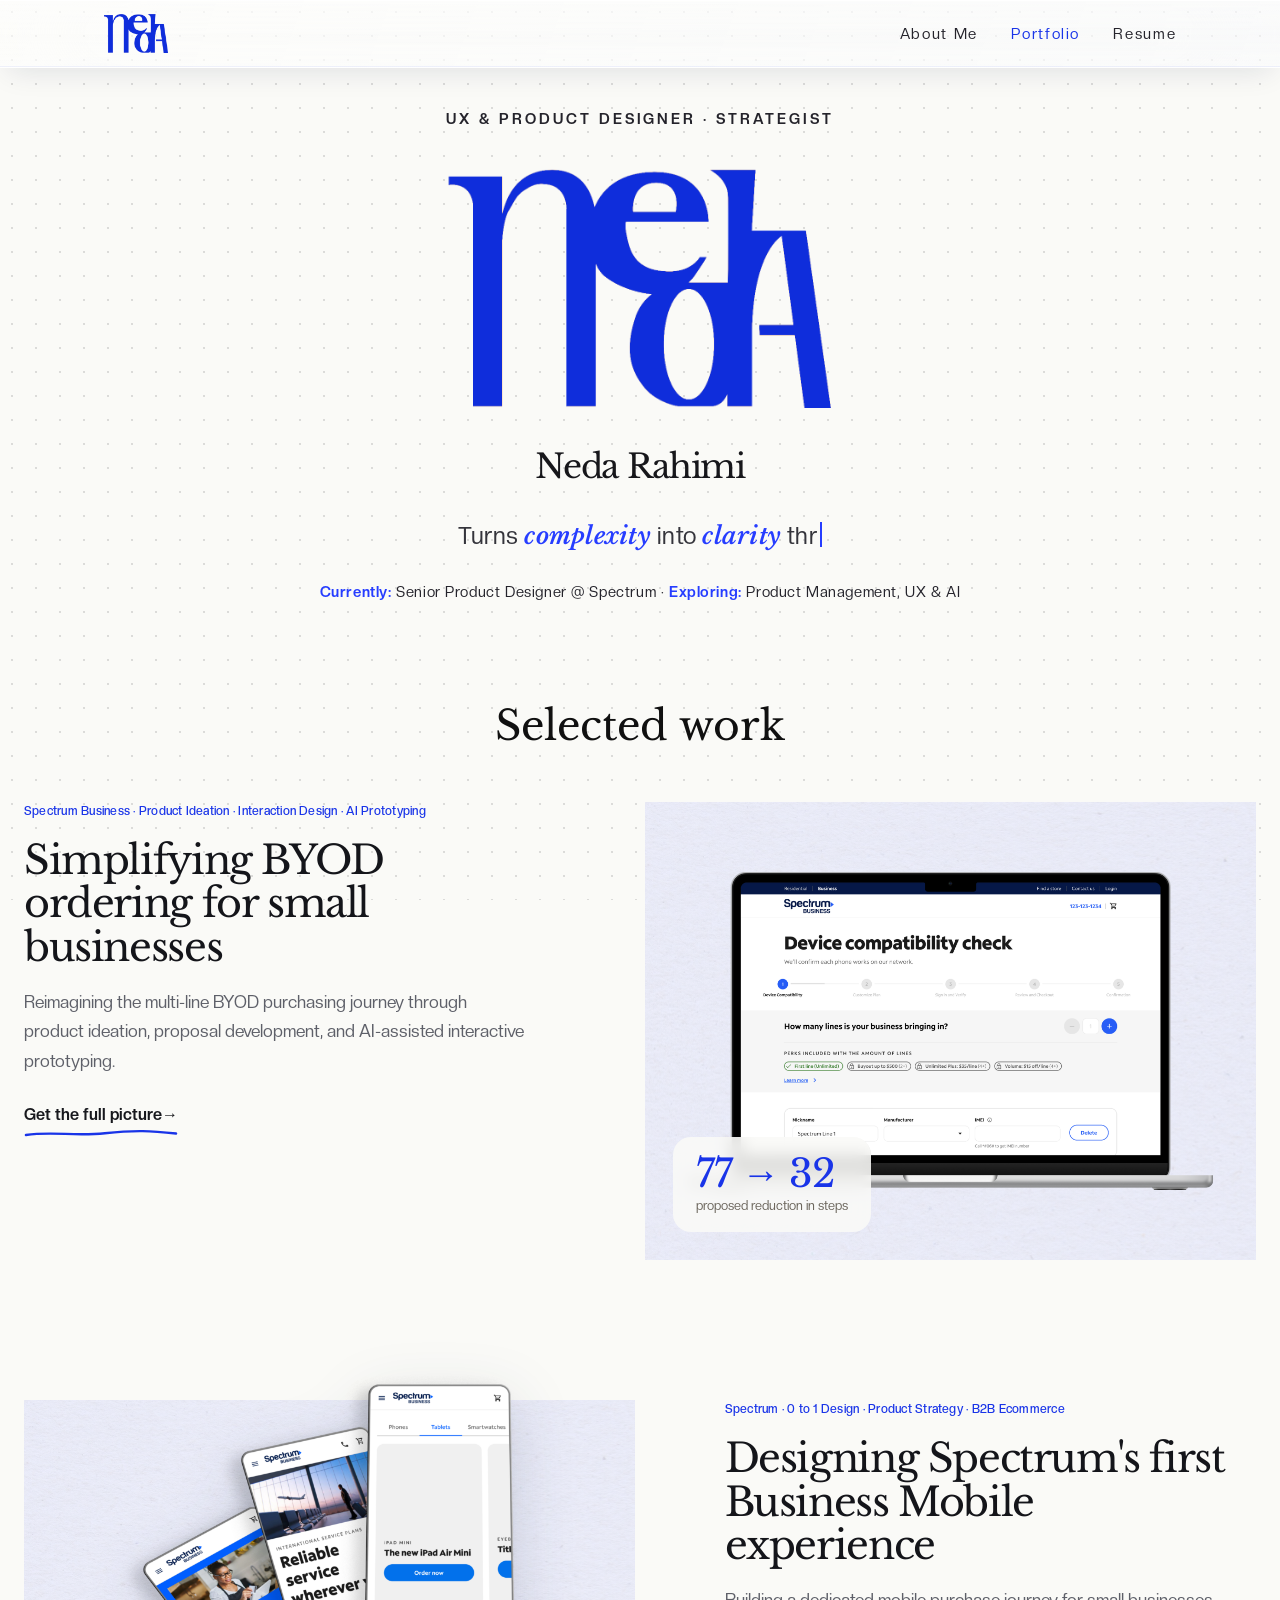
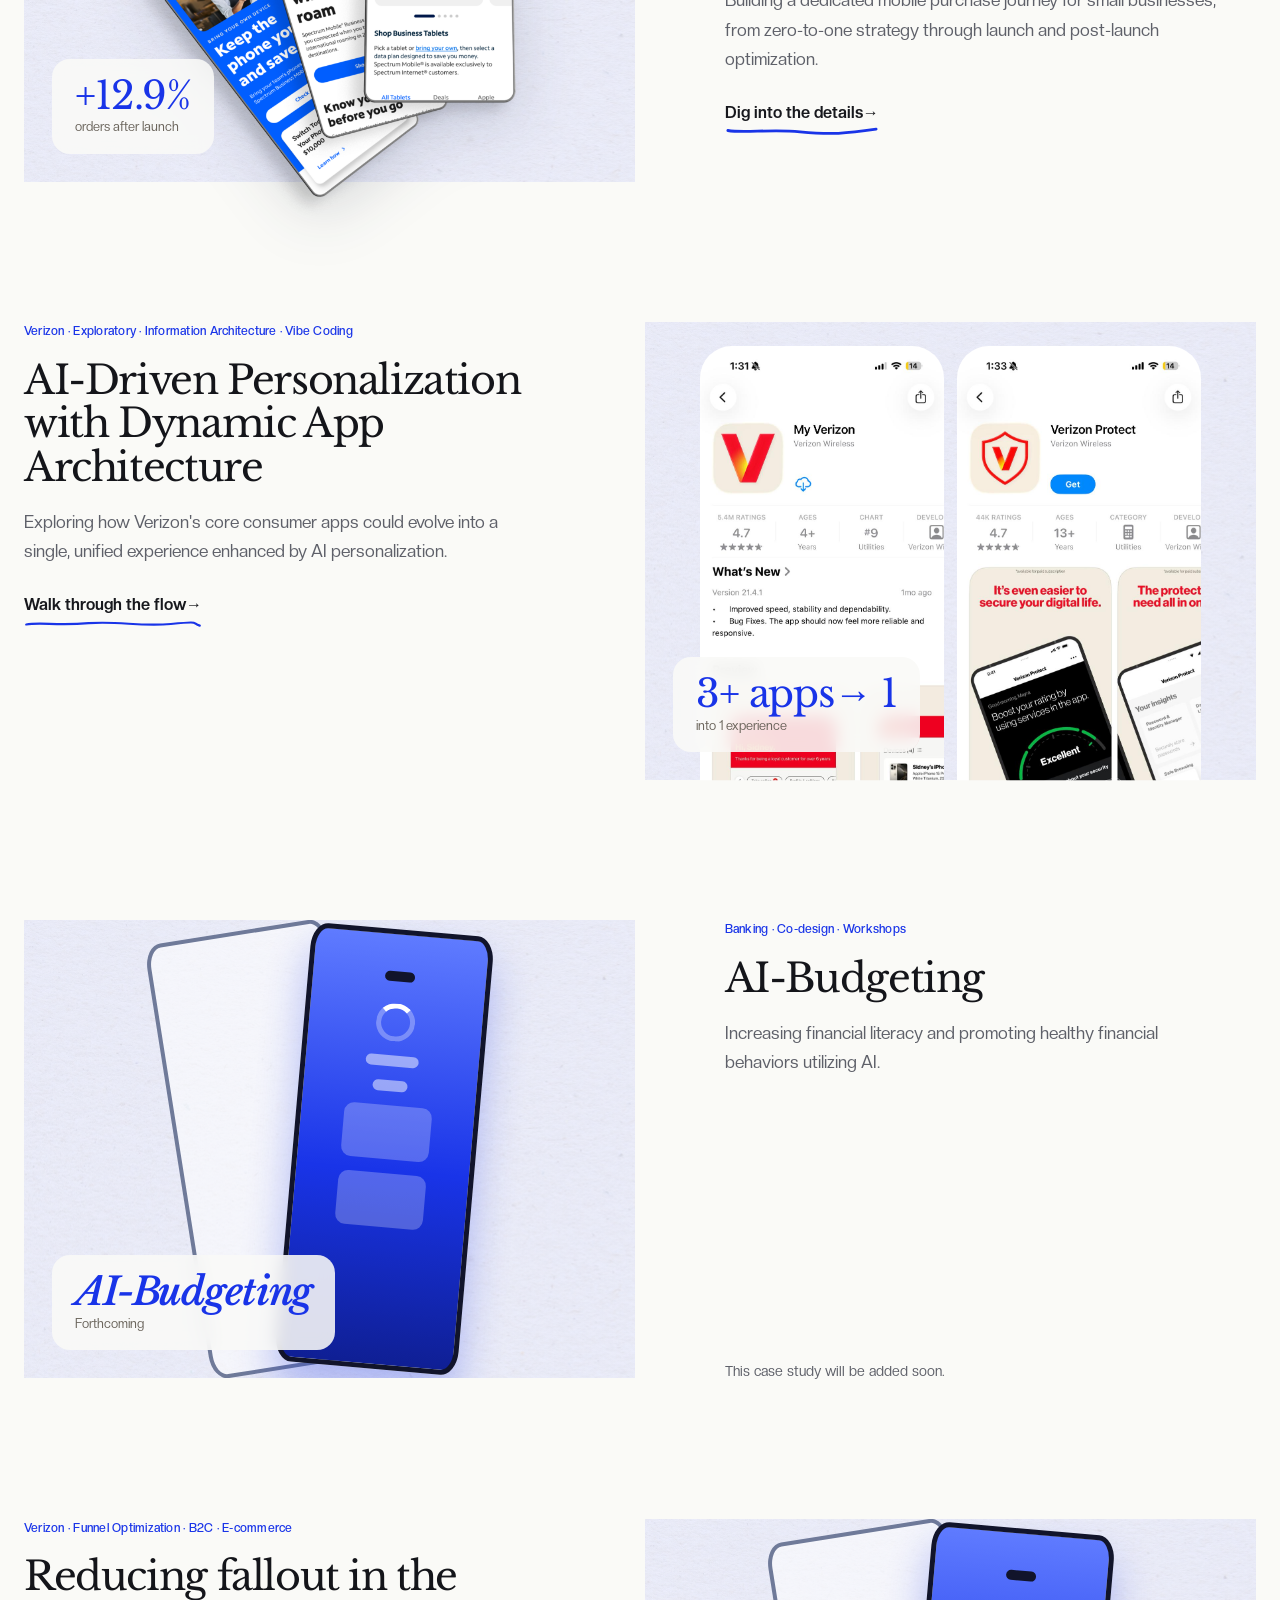
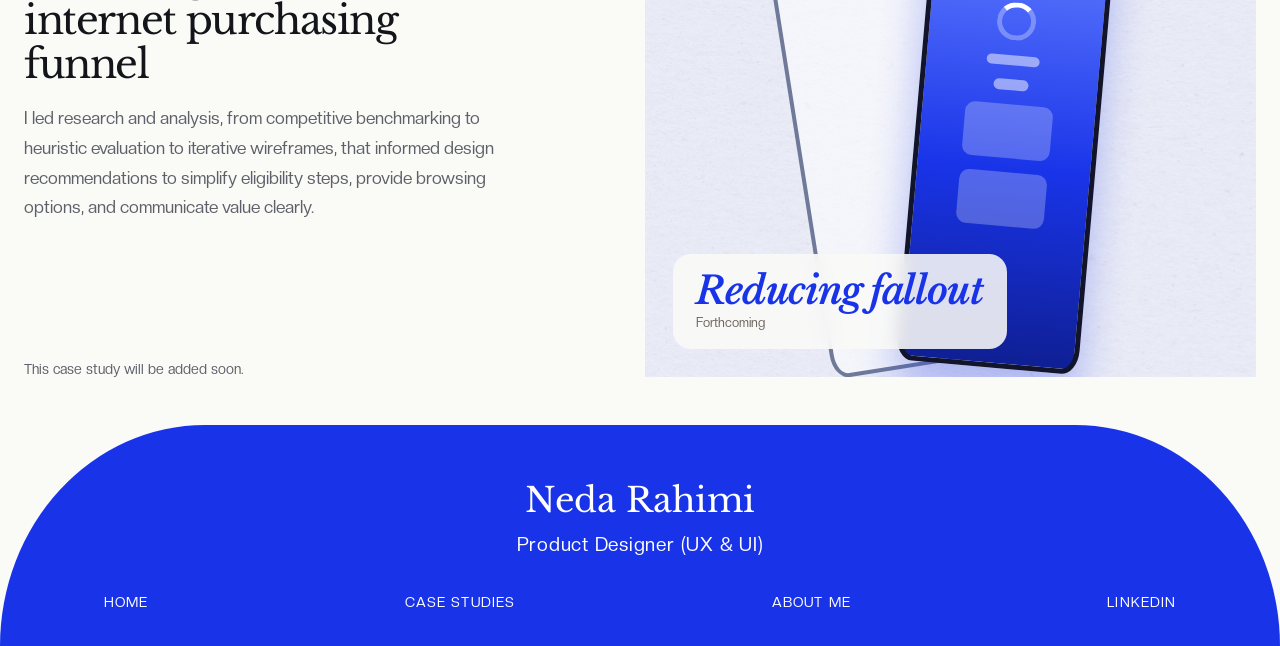
==== index.html @ 0a1e2181 "Home cards: texture on all, Verizon screens layout/hover, BYOD hover, WIP phones back" ====
<!doctype html>
<html lang="en">
  <head>
    <meta charset="utf-8">
    <meta name="viewport" content="width=device-width, initial-scale=1">
    <meta
      name="description"
      content="Neda Rahimi is a Product Designer who turns complexity into clarity through data-driven, accessible design."
    >
    <title>Neda Rahimi | Product Designer</title>
    <link rel="preload" href="assets/neda-wordmark.png" as="image">
    <link rel="icon" type="image/png" href="favicon.png">
    <link rel="apple-touch-icon" href="apple-touch-icon.png">
    <link rel="stylesheet" href="styles.css?v=41">
  </head>
  <body class="home-page">
    <div class="scroll-progress" role="progressbar" aria-label="Page scroll progress" aria-valuemin="0" aria-valuemax="100" aria-valuenow="0">
      <span></span>
    </div>
    <a class="skip-link" href="#main">Skip to content</a>
    <header class="site-header">
      <a class="brand" href="#" aria-label="Neda Rahimi home">
        <img src="assets/neda-wordmark-nav.png" alt="">
      </a>
      <nav class="top-nav" aria-label="Main navigation">
        <a href="about.html">About Me</a>
        <a href="#projects" aria-current="page">Portfolio</a>
        <a href="Rahimi%20Neda%20Resume.pdf" target="_blank" rel="noopener">Resume</a>
      </nav>
    </header>

    <main id="main">
      <section class="hero" id="top" aria-labelledby="intro">
        <div class="hero-content">
          <p class="hero-label">UX &amp; Product Designer · Strategist</p>
          <img
            class="hero-wordmark"
            src="assets/neda-wordmark.png"
            alt=""
            fetchpriority="high"
          >
          <h1 id="intro" class="hero-name">Neda Rahimi</h1>
          <p class="visually-hidden">Turns complexity into clarity through data-driven, accessible designs</p>
          <p class="hero-tagline" aria-hidden="true">
            <span class="tagline-segment" data-copy="Turns "></span><em class="tagline-segment tagline-accent" data-copy="complexity"></em><span class="tagline-segment" data-copy=" into "></span><em class="tagline-segment tagline-accent" data-copy="clarity"></em><span class="tagline-segment" data-copy=" through data-driven, accessible designs"></span><span class="tagline-caret"></span>
          </p>
          <p class="hero-status"><span class="hero-status-key">Currently:</span> Senior Product Designer @ Spectrum · <span class="hero-status-key">Exploring:</span> Product Management, UX &amp; AI</p>
        </div>
      </section>

      <section class="projects" id="projects" aria-labelledby="selected-work-title">
        <h2 class="section-title" id="selected-work-title">Selected work</h2>

        <article class="project-card verizon-funnel byod-card">
          <div class="project-media">
            <div class="project-visual laptop-art" role="group" aria-label="Spectrum BYOD multi-line configuration prototype">
              <div class="project-artwork">
                <img src="assets/byod-laptop.png" alt="Spectrum Business BYOD prototype on a laptop showing the device compatibility check" loading="lazy">
              </div>
              <p class="project-stat stat-bottom" role="img" aria-label="86 to 36 proposed steps for a 4-line order">
                <strong class="stat-value"><span class="count-to" data-to="86">86</span> → <span class="count-to" data-to="36">36</span></strong>
                <span class="stat-label">proposed reduction in steps</span>
              </p>
            </div>
          </div>
          <div class="project-copy">
            <p class="project-tag">Spectrum Business · Product Ideation · Interaction Design · AI Prototyping</p>
            <h3>Simplifying BYOD ordering for small businesses</h3>
            <p class="project-description">Reimagining the multi-line BYOD purchasing journey through product ideation, proposal development, and AI-assisted interactive prototyping.</p>
            <a class="project-cta" href="byod/index.html">Get the full picture</a>
          </div>
        </article>

        <article class="project-card spectrum">
          <div class="project-media">
            <div class="project-visual spectrum-art" role="group" aria-label="Spectrum Business Mobile purchase experience">
              <div class="project-artwork">
                <img src="assets/spectrum-phones.png?v=2" alt="Spectrum Business mobile screens" width="1600" height="1684" decoding="async">
              </div>
              <p class="project-stat stat-top" role="img" aria-label="+13.7% orders after launch">
                <strong class="stat-value" data-count="13.7" data-prefix="+" data-decimals="1"><span class="stat-number">+13.7</span>%</strong>
                <span class="stat-label">orders after launch</span>
              </p>
            </div>
          </div>
          <div class="project-copy">
            <p class="project-tag">Spectrum · 0 to 1 Design · Product Strategy · B2B Ecommerce</p>
            <h3>Designing Spectrum's first Business Mobile experience</h3>
            <p class="project-description">Building a dedicated mobile purchase journey for small businesses, from zero-to-one strategy through launch and post-launch optimization.</p>
            <a class="project-cta" href="spectrum/index.html">Dig into the details</a>
          </div>
        </article>

        <article class="project-card verizon-apps">
          <div class="project-media">
            <div class="project-visual phone-art" role="group" aria-label="Verizon mobile app concept screens">
              <div class="project-artwork">
                <img src="assets/verizon-app-screen-1.png" alt="My Verizon app concept" loading="lazy">
                <img src="assets/verizon-app-screen-2.png" alt="Verizon Protect app concept" loading="lazy">
              </div>
              <p class="project-stat stat-bottom" role="img" aria-label="4+ apps → 1">
                <strong class="stat-value app-stat" data-count="4"><span class="stat-number">4</span><span class="stat-apps">+ apps</span><span class="stat-arrow" aria-hidden="true"> → <span class="count-to" data-to="1">1</span></span></strong>
                <span class="stat-label">into 1 experience</span>
              </p>
            </div>
          </div>
          <div class="project-copy">
            <p class="project-tag">Verizon · Exploratory · Information Architecture · Vibe Coding</p>
            <h3>AI-Driven Personalization with Dynamic App Architecture</h3>
            <p class="project-description">Exploring how Verizon's core consumer apps could evolve into a single, unified experience enhanced by AI personalization.</p>
            <a class="project-cta" href="verizon/index.html">Walk through the flow</a>
          </div>
        </article>

        <article class="project-card banking wip-card">
          <div class="project-media">
            <div class="project-visual wip-art" role="img" aria-label="Work in progress">
              <div class="wip-phone wip-phone-back" aria-hidden="true"></div>
              <div class="wip-phone wip-phone-front" aria-hidden="true">
                <span class="wip-notch"></span><span class="wip-ring"></span><span class="wip-line"></span><span class="wip-line short"></span><span class="wip-block"></span><span class="wip-block"></span>
              </div>
              <p class="project-stat wip-stat"><strong class="stat-value"><em>AI-Budgeting</em></strong><span class="stat-label">Forthcoming</span></p>
            </div>
          </div>
          <div class="project-copy">
            <p class="project-tag">Banking · Co-design · Workshops</p>
            <h3>AI-Budgeting</h3>
            <p class="project-description">Increasing financial literacy and promoting healthy financial behaviors utilizing AI.</p>
            <p class="project-soon">This case study will be added soon.</p>
          </div>
        </article>

        <article class="project-card verizon-funnel wip-card">
          <div class="project-media">
            <div class="project-visual wip-art" role="img" aria-label="Work in progress">
              <div class="wip-phone wip-phone-back" aria-hidden="true"></div>
              <div class="wip-phone wip-phone-front" aria-hidden="true">
                <span class="wip-notch"></span><span class="wip-ring"></span><span class="wip-line"></span><span class="wip-line short"></span><span class="wip-block"></span><span class="wip-block"></span>
              </div>
              <p class="project-stat wip-stat"><strong class="stat-value"><em>Reducing fallout</em></strong><span class="stat-label">Forthcoming</span></p>
            </div>
          </div>
          <div class="project-copy">
            <p class="project-tag">Verizon · Funnel Optimization · B2C · E-commerce</p>
            <h3>Reducing fallout in the internet purchasing funnel</h3>
            <p class="project-description">I led research and analysis, from competitive benchmarking to heuristic evaluation to iterative wireframes, that informed design recommendations to simplify eligibility steps, provide browsing options, and communicate value clearly.</p>
            <p class="project-soon">This case study will be added soon.</p>
          </div>
        </article>
      </section>

    </main>

    <footer class="site-footer">
      <a class="footer-name" href="index.html#top">Neda Rahimi</a>
      <p>Product Designer (UX &amp; UI)</p>
      <nav class="footer-nav" aria-label="Footer navigation">
        <a href="index.html#top">Home</a>
        <a href="index.html#projects">Case studies</a>
        <a href="about.html">About me</a>
        <a href="https://www.linkedin.com/in/nedarahimi9/" target="_blank" rel="noreferrer">LinkedIn</a>
      </nav>
    </footer>

    <script src="scroll-progress.js" defer></script>
    <script src="home.js?v=5" defer></script>
    <script src="project-cards.js" defer></script>
    <script src="cursor.js" defer></script>
    <script src="fade-in.js?v=4" defer></script>
  </body>
</html>
---- styles.css ----
@font-face { font-family: "Libre Baskerville"; src: url("assets/fonts/LibreBaskerville-Regular.ttf") format("truetype"); font-weight: 400; font-style: normal; font-display: swap; }
@font-face { font-family: "Libre Baskerville"; src: url("assets/fonts/LibreBaskerville-Bold.ttf") format("truetype"); font-weight: 700; font-style: normal; font-display: swap; }
@font-face { font-family: "Libre Baskerville"; src: url("assets/fonts/LibreBaskerville-SemiBoldItalic.ttf") format("truetype"); font-weight: 400; font-style: italic; font-display: swap; }
@font-face { font-family: "Libre Baskerville"; src: url("assets/fonts/LibreBaskerville-SemiBoldItalic.ttf") format("truetype"); font-weight: 700; font-style: italic; font-display: swap; }
@font-face { font-family: "Creato Display"; src: url("assets/fonts/CreatoDisplay-Light.otf") format("opentype"); font-weight: 300; font-style: normal; font-display: swap; }
@font-face { font-family: "Creato Display"; src: url("assets/fonts/CreatoDisplay-Regular.otf") format("opentype"); font-weight: 400; font-style: normal; font-display: swap; }
@font-face { font-family: "Creato Display"; src: url("assets/fonts/CreatoDisplay-MediumItalic.otf") format("opentype"); font-weight: 400; font-style: italic; font-display: swap; }
@font-face { font-family: "Creato Display"; src: url("assets/fonts/CreatoDisplay-Medium.otf") format("opentype"); font-weight: 500; font-style: normal; font-display: swap; }
@font-face { font-family: "Creato Display"; src: url("assets/fonts/CreatoDisplay-Bold.otf") format("opentype"); font-weight: 700; font-style: normal; font-display: swap; }
@font-face { font-family: "Creato Display"; src: url("assets/fonts/CreatoDisplay-MediumItalic.otf") format("opentype"); font-weight: 700; font-style: italic; font-display: swap; }
@font-face { font-family: "Creato Display"; src: url("assets/fonts/CreatoDisplay-ExtraBold.otf") format("opentype"); font-weight: 800; font-style: normal; font-display: swap; }

:root {
  color-scheme: light;
  --blue: #1934e8;
  --blue-hover: #304cf0;
  --lavender: #e8eafd;
  --lavender-line: #7484f4;
  --ink: #101010;
  --muted: #65636a;
  --page-width: 1512px;
  font-family: "Creato Display", sans-serif;
  font-synthesis: none;
  text-rendering: optimizeLegibility;
}

* {
  box-sizing: border-box;
}

html {
  scroll-behavior: smooth;
}

body {
  margin: 0;
  background: #fff;
  color: var(--ink);
}

.scroll-progress {
  position: fixed;
  z-index: 20;
  top: 0;
  left: 0;
  width: 100%;
  height: 3px;
  pointer-events: none;
}

.scroll-progress span {
  display: block;
  width: 0;
  height: 100%;
  background: var(--blue);
}

a {
  color: inherit;
}

.skip-link {
  position: absolute;
  z-index: 20;
  top: 0.75rem;
  left: 1rem;
  padding: 0.7rem 1rem;
  transform: translateY(-180%);
  border-radius: 0.5rem;
  background: #fff;
  color: var(--blue);
}

.skip-link:focus {
  transform: translateY(0);
}

.visually-hidden {
  position: absolute;
  width: 1px;
  height: 1px;
  padding: 0;
  overflow: hidden;
  clip: rect(0, 0, 0, 0);
  white-space: nowrap;
  border: 0;
}

.site-header {
  position: sticky;
  z-index: 10;
  top: 0;
  display: flex;
  width: 100%;
  height: 68px;
  align-items: center;
  justify-content: space-between;
  padding: 0 max(8.1vw, calc((100vw - var(--page-width)) / 2));
  border-bottom: 1px solid rgb(25 52 232 / 12%);
  background: linear-gradient(110deg, rgb(255 255 255 / 82%), rgb(245 247 255 / 72%));
  box-shadow: 0 8px 28px rgb(16 24 64 / 8%);
  -webkit-backdrop-filter: blur(18px) saturate(150%);
  backdrop-filter: blur(18px) saturate(150%);
}

.brand {
  display: block;
  width: 64px;
  height: 44px;
  overflow: hidden;
}

.brand img {
  display: block;
  width: 100%;
  height: 100%;
  object-fit: cover;
  object-position: center;
}

.top-nav {
  display: flex;
  align-items: center;
  gap: clamp(2.5rem, 6vw, 7.5rem);
}

.top-nav a {
  color: #24232b;
  font-size: 15px;
  letter-spacing: 0.11em;
  text-decoration: none;
  transition: color 160ms ease;
}

.top-nav a:hover,
.top-nav a[aria-current="page"] {
  color: var(--blue);
}

.top-nav a:hover,
.footer-nav a:hover {
  text-decoration: underline;
  text-underline-offset: 0.3em;
}

.hero {
  display: flex;
  min-height: 640px;
  flex-direction: column;
  align-items: center;
  justify-content: center;
  padding: 58px 24px 104px;
  text-align: center;
}

.hero-wordmark {
  display: block;
  width: min(66vw, 780px);
  height: auto;
  margin: 0 auto 34px;
}

.hero h1 {
  max-width: 800px;
  margin: 0;
  color: #656168;
  font-size: clamp(19px, 2vw, 28px);
  font-weight: 400;
  letter-spacing: 0.025em;
  line-height: 1.45;
}

.complexity-word,
.clarity-word {
  display: inline;
}

body.motion-ready .clarity-word {
  filter: blur(5px);
  opacity: 0.35;
  transition: filter 280ms ease, opacity 280ms ease;
}

body.motion-ready .clarity-word.is-landed {
  filter: blur(0);
  opacity: 1;
}

.projects {
  padding: 0 24px;
}

.section-title {
  margin: 0 auto 52px;
  color: var(--ink);
  font-family: "Libre Baskerville", Georgia, serif;
  font-size: clamp(31px, 3.2vw, 46px);
  font-weight: 400;
  line-height: 1.2;
  text-align: center;
}

.project-card {
  display: grid;
  width: min(100%, var(--page-width));
  min-height: 470px;
  grid-template-columns: minmax(0, 0.95fr) minmax(0, 1.05fr);
  align-items: center;
  gap: clamp(36px, 5vw, 82px);
  margin: 0 auto 92px;
  padding: clamp(38px, 4.2vw, 62px);
  overflow: hidden;
  border-radius: clamp(30px, 4vw, 52px);
  background: var(--lavender);
}

.project-card:last-child {
  margin-bottom: 0;
}

.project-copy {
  min-width: 0;
}

.eyebrow {
  margin: 0 0 12px;
  color: var(--muted);
  font-size: 15px;
  letter-spacing: 0.035em;
  text-transform: uppercase;
}

.project-copy h3 {
  margin: 0 0 15px;
  font-family: "Libre Baskerville", Georgia, serif;
  font-size: clamp(28px, 2.4vw, 39px);
  font-weight: 400;
  line-height: 1.24;
}

.project-description {
  margin: 0;
  font-size: clamp(16px, 1.4vw, 19px);
  letter-spacing: 0.02em;
  line-height: 1.78;
}

.tags {
  display: flex;
  flex-wrap: wrap;
  gap: 12px 18px;
  margin: 17px 0 24px;
  padding: 0;
  list-style: none;
}

.tags li {
  padding: 7px 12px 6px;
  border: 1px solid var(--lavender-line);
  border-radius: 999px;
  color: var(--blue);
  font-size: 13px;
  letter-spacing: 0.12em;
  line-height: 1.2;
  text-transform: uppercase;
  white-space: nowrap;
}

.metrics {
  display: flex;
  min-height: 106px;
  align-items: flex-start;
  gap: 34px;
  padding-top: 21px;
  border-top: 1px solid var(--lavender-line);
}

.metric {
  display: flex;
  flex-direction: column;
  gap: 4px;
  margin: 0;
}

.metric strong {
  font-family: "Libre Baskerville", Georgia, serif;
  font-size: 32px;
  font-weight: 400;
  line-height: 1.15;
}

.metric span {
  color: var(--muted);
  font-size: 14px;
  letter-spacing: 0.035em;
  text-transform: uppercase;
}

.project-actions {
  display: flex;
  flex-wrap: wrap;
  gap: 16px;
  margin-top: 14px;
}

.button {
  display: inline-flex;
  min-width: 180px;
  min-height: 50px;
  align-items: center;
  justify-content: center;
  padding: 11px 20px;
  border: 2px solid var(--blue);
  border-radius: 999px;
  font-size: 14px;
  font-weight: 650;
  letter-spacing: 0.1em;
  text-align: center;
  text-decoration: none;
  text-transform: uppercase;
  transition: background-color 160ms ease, color 160ms ease, transform 160ms ease;
}

.button:hover {
  transform: translateY(-2px);
}

.button-primary {
  background: var(--blue);
  color: #fff;
}

.button-primary:hover {
  background: var(--blue-hover);
}

.button-secondary {
  background: transparent;
  color: var(--blue);
}

.button-secondary:hover {
  background: #fff;
}

.project-art {
  display: flex;
  min-width: 0;
  min-height: 345px;
  align-items: center;
  justify-content: center;
}

.project-art img {
  display: block;
  max-width: 100%;
  height: auto;
  object-fit: contain;
}

.spectrum-art {
  min-height: 390px;
  align-items: flex-end;
  gap: 16px;
}

.spectrum-art img {
  width: calc(50% - 8px);
  max-height: 390px;
}

.phone-art {
  gap: 18px;
}

.phone-art img {
  width: calc(50% - 9px);
  max-height: 415px;
  object-fit: contain;
}

.laptop-art img {
  width: 100%;
  max-height: 390px;
}

.banking-art img {
  width: min(100%, 350px);
  max-height: 440px;
}

.site-footer {
  margin-top: 96px;
  padding: 54px max(8.1vw, calc((100vw - var(--page-width)) / 2)) 36px;
  width: 100%;
  border-radius: min(240px, 16vw) min(240px, 16vw) 0 0 / 100% 100% 0 0;
  background: var(--blue);
  color: #fff;
  text-align: center;
}

.about-section {
  width: min(100% - 48px, var(--page-width));
  margin: 0 auto;
  padding: 18px 0 24px;
}

.about-heading {
  margin: 0 0 48px;
  text-align: center;
}

.about-heading .eyebrow {
  margin-bottom: 10px;
}

.about-heading .section-title {
  margin-bottom: 0;
}

.about-intro {
  display: grid;
  grid-template-columns: minmax(230px, 0.72fr) minmax(0, 1.28fr);
  align-items: center;
  gap: clamp(32px, 7vw, 110px);
  max-width: 1100px;
  margin: 0 auto 60px;
}

.about-portrait {
  display: block;
  width: min(100%, 360px);
  max-height: 430px;
  justify-self: center;
  border-radius: 2px;
  object-fit: cover;
  cursor: zoom-in;
}

.about-copy h3,
.process-copy h3 {
  margin: 0 0 16px;
  font-family: "Libre Baskerville", Georgia, serif;
  font-size: clamp(32px, 4vw, 48px);
  font-weight: 400;
}

.about-copy p,
.process-copy p {
  margin: 0 0 17px;
  font-size: clamp(16px, 1.5vw, 19px);
  letter-spacing: 0.015em;
  line-height: 1.8;
}

.text-link {
  display: inline-flex;
  gap: 8px;
  margin-top: 6px;
  color: var(--blue);
  font-size: 15px;
  font-weight: 600;
  text-underline-offset: 0.3em;
}

.photo-grid {
  display: grid;
  grid-template-columns: repeat(4, minmax(0, 1fr));
  grid-auto-rows: 160px;
  gap: 14px;
  margin: 0 0 92px;
}

.photo-tile {
  min-width: 0;
  min-height: 0;
  padding: 0;
  overflow: hidden;
  border: 0;
  background: #f0eff3;
  cursor: zoom-in;
}

.photo-tile img {
  display: block;
  width: 100%;
  height: 100%;
  object-fit: cover;
  transition: transform 250ms ease;
}

.photo-tile:hover img {
  transform: scale(1.04);
}

.photo-tall {
  grid-row: span 2;
}

.photo-wide {
  grid-column: span 2;
}

.process-block {
  display: grid;
  grid-template-columns: minmax(0, 0.9fr) minmax(0, 1.1fr);
  align-items: center;
  gap: clamp(32px, 6vw, 84px);
  padding: clamp(28px, 5vw, 64px);
  border-radius: 42px;
  background: var(--lavender);
}

.process-copy .eyebrow {
  margin-bottom: 10px;
}

.process-steps {
  display: flex;
  flex-wrap: wrap;
  gap: 8px;
  margin-top: 25px;
}

.process-steps span {
  padding: 7px 10px;
  border: 1px solid var(--lavender-line);
  border-radius: 999px;
  color: var(--blue);
  font-size: 11px;
  letter-spacing: 0.06em;
}

.process-image {
  display: block;
  width: 100%;
  padding: 0;
  border: 0;
  background: transparent;
  cursor: zoom-in;
}

.process-image img {
  display: block;
  width: 100%;
  height: auto;
  border-radius: 4px;
}

.gallery-dialog {
  width: min(92vw, 1200px);
  max-width: none;
  max-height: 92vh;
  padding: 18px;
  overflow: visible;
  border: 0;
  border-radius: 12px;
  background: #fff;
  box-shadow: 0 24px 80px rgb(0 0 0 / 25%);
}

.gallery-dialog::backdrop {
  background: rgb(10 10 18 / 82%);
  backdrop-filter: blur(4px);
}

.gallery-dialog img {
  display: block;
  max-width: 100%;
  max-height: calc(92vh - 60px);
  margin: auto;
  object-fit: contain;
}

.gallery-dialog figcaption {
  margin-top: 10px;
  color: var(--muted);
  font-size: 13px;
  text-align: center;
}

.gallery-dialog-close {
  position: absolute;
  top: -14px;
  right: -14px;
  display: grid;
  width: 38px;
  height: 38px;
  place-items: center;
  border: 0;
  border-radius: 50%;
  background: var(--blue);
  color: #fff;
  font-size: 24px;
  cursor: pointer;
}

.footer-name {
  font-family: "Libre Baskerville", Georgia, serif;
  font-size: 34px;
  text-decoration: none;
}

.site-footer > p {
  margin: 12px 0 38px;
  font-size: 19px;
  letter-spacing: 0.04em;
}

.footer-nav {
  display: flex;
  justify-content: space-between;
  gap: 24px;
}

.footer-nav a {
  font-size: 14px;
  letter-spacing: 0.08em;
  text-decoration: none;
  text-transform: uppercase;
}

:focus-visible {
  outline: 3px solid #ffbd3e;
  outline-offset: 4px;
}

.cursor-orbit {
  position: fixed;
  z-index: 30;
  top: 0;
  left: 0;
  width: 34px;
  height: 34px;
  border: 1.5px solid var(--blue);
  border-radius: 50%;
  background: rgb(25 52 232 / 7%);
  opacity: 0;
  pointer-events: none;
  transform: translate3d(-100px, -100px, 0) translate(-50%, -50%);
  transition: width 180ms ease, height 180ms ease, background-color 180ms ease, opacity 180ms ease;
  will-change: transform;
}

.cursor-orbit.is-visible {
  opacity: 1;
}

.cursor-orbit.is-hovering {
  width: 48px;
  height: 48px;
  background: rgb(25 52 232 / 12%);
}

@media (min-width: 1600px) {
  .hero {
    min-height: 760px;
  }

  .hero-wordmark {
    width: min(66vw, 900px);
  }

  .project-card {
    min-height: 520px;
  }
}

@media (max-width: 820px) {
  .site-header {
    height: 64px;
    padding: 0 24px;
  }

  .brand {
    width: 58px;
    height: 40px;
  }

  .top-nav {
    gap: clamp(18px, 5vw, 40px);
  }

  .top-nav a {
    font-size: 13px;
  }

  .hero {
    min-height: 540px;
    padding: 56px 24px 86px;
  }

  .hero-wordmark {
    width: min(82vw, 680px);
    margin-bottom: 22px;
  }

  .projects {
    padding-right: 20px;
    padding-left: 20px;
  }

  .project-card {
    min-height: 0;
    gap: 28px;
    margin-bottom: 48px;
    padding: 36px;
    border-radius: 34px;
  }

  .project-copy h3 {
    font-size: clamp(28px, 4vw, 36px);
  }

  .project-description {
    font-size: 16px;
    line-height: 1.65;
  }

  .tags {
    gap: 9px;
  }

  .tags li {
    padding: 6px 9px;
    font-size: 10px;
  }

  .project-art,
  .spectrum-art {
    min-height: 280px;
  }

  .spectrum-art {
    gap: 10px;
  }

  .spectrum-art img {
    width: calc(50% - 5px);
    max-height: 300px;
  }

  .site-footer {
    margin-top: 64px;
    padding: 48px 28px 32px;
    border-radius: min(240px, 16vw) min(240px, 16vw) 0 0 / 100% 100% 0 0;
  }

  .about-intro {
    gap: 30px;
  }

  .photo-grid {
    grid-auto-rows: 130px;
    gap: 10px;
  }

  .process-block {
    gap: 30px;
    padding: 32px;
    border-radius: 34px;
  }
}

@media (max-width: 600px) {
  .site-header {
    padding: 0 18px;
  }

  .top-nav {
    gap: 20px;
  }

  .hero {
    min-height: 470px;
    padding: 48px 22px 72px;
  }

  .hero-wordmark {
    width: min(96vw, 560px);
    margin-right: -12px;
    margin-left: -12px;
  }

  .hero h1 {
    font-size: 17px;
    line-height: 1.6;
  }

  .projects {
    padding: 0 14px 70px;
  }

  .section-title {
    margin-bottom: 30px;
    font-size: 32px;
  }

  .project-card {
    display: flex;
    flex-direction: column;
    align-items: stretch;
    gap: 20px;
    margin-bottom: 30px;
    padding: 28px 22px;
    border-radius: 28px;
  }

  .project-copy h3 {
    font-size: 30px;
  }

  .eyebrow {
    font-size: 13px;
  }

  .project-description {
    font-size: 15px;
    line-height: 1.65;
  }

  .tags {
    gap: 8px;
    margin: 16px 0 19px;
  }

  .tags li {
    font-size: 9px;
    letter-spacing: 0.08em;
  }

  .metrics {
    min-height: 84px;
    padding-top: 16px;
  }

  .metric strong {
    font-size: 28px;
  }

  .metric span {
    font-size: 11px;
  }

  .project-actions {
    gap: 10px;
    margin-top: 8px;
  }

  .button {
    min-width: 0;
    min-height: 46px;
    flex: 1 1 145px;
    padding: 10px 12px;
    font-size: 11px;
  }

  .project-art,
  .spectrum-art {
    min-height: 230px;
  }

  .spectrum-art {
    order: 2;
    gap: 8px;
    min-height: 250px;
    align-items: flex-end;
  }

  .spectrum-art img {
    width: calc(50% - 4px);
    max-height: 245px;
  }

  .phone-art {
    order: 2;
  }

  .phone-art img {
    width: calc(50% - 6px);
    max-height: 300px;
  }

  .laptop-art img {
    width: 110%;
    max-width: none;
    margin: 0 -5%;
  }

  .banking-art img {
    width: min(100%, 260px);
    max-height: 350px;
  }

  .site-footer {
    margin-top: 50px;
    padding: 42px 22px 30px;
    border-radius: min(240px, 16vw) min(240px, 16vw) 0 0 / 100% 100% 0 0;
  }

  .footer-name {
    font-size: 30px;
  }

  .site-footer > p {
    margin-bottom: 32px;
    font-size: 16px;
  }

  .footer-nav {
    flex-wrap: wrap;
    justify-content: center;
    gap: 20px 30px;
  }

  .footer-nav a {
    font-size: 11px;
  }

  .about-section {
    width: calc(100% - 28px);
    padding-top: 8px;
  }

  .about-heading {
    margin-bottom: 30px;
  }

  .about-intro {
    grid-template-columns: 1fr;
    gap: 26px;
    margin-bottom: 36px;
  }

  .about-portrait {
    width: min(100%, 300px);
    max-height: 360px;
  }

  .about-copy {
    padding: 0 8px;
  }

  .about-copy h3,
  .process-copy h3 {
    font-size: 34px;
  }

  .about-copy p,
  .process-copy p {
    font-size: 15px;
    line-height: 1.7;
  }

  .photo-grid {
    grid-template-columns: repeat(2, minmax(0, 1fr));
    grid-auto-rows: 130px;
    gap: 8px;
    margin-bottom: 48px;
  }

  .process-block {
    grid-template-columns: 1fr;
    gap: 28px;
    padding: 26px 20px;
    border-radius: 28px;
  }

  .process-steps {
    gap: 7px;
    margin-top: 18px;
  }

  .process-steps span {
    font-size: 10px;
  }
}

@media (prefers-reduced-motion: reduce) {
  html {
    scroll-behavior: auto;
  }

  *,
  *::before,
  *::after {
    transition-duration: 0.01ms !important;
  }
}

body.home-page {
  --accent: #263dff;
  background: #fafaf7;
}

body {
  position: relative;
  isolation: isolate;
  background: #fafaf7;
}

body::before {
  position: fixed;
  z-index: -1;
  inset: 0;
  content: "";
  background-image: radial-gradient(circle, rgb(16 16 16 / 13%) 1px, transparent 1.2px);
  background-size: 24px 24px;
  pointer-events: none;
}

.home-page .hero {
  position: relative;
  isolation: isolate;
  min-height: min(900px, calc(100svh - 68px));
  justify-content: flex-start;
  padding: 42px 24px clamp(68px, 9vh, 100px);
  background: transparent;
}

.home-page .hero-content {
  display: flex;
  width: min(100%, 980px);
  flex-direction: column;
  align-items: center;
  margin: 0 auto;
}

.home-page .hero-label {
  margin: 0;
  color: #24232b;
  font-size: clamp(12px, 1.15vw, 15px);
  font-weight: 600;
  letter-spacing: 0.2em;
  text-transform: uppercase;
}

.home-page .hero-wordmark {
  width: min(36vw, 560px);
  height: auto;
  margin: clamp(28px, 4.5vh, 48px) auto;
}

.home-page .hero-name {
  margin: 0;
  color: #17171b;
  font-size: clamp(22px, 2.6vw, 34px);
  font-weight: 500;
  letter-spacing: -0.035em;
  line-height: 1.12;
}

.home-page .hero-tagline {
  width: min(100%, 950px);
  min-height: 1.55em;
  text-wrap: balance;
  margin: clamp(24px, 3.5vh, 38px) 0 0;
  color: #34343b;
  font-size: clamp(18px, 2vw, 24px);
  font-weight: 400;
  letter-spacing: 0.01em;
  line-height: 1.55;
  text-align: center;
}

.home-page .hero-status {
  margin: clamp(22px, 3vh, 32px) 0 0;
  color: #24232b;
  font-family: "Creato Display", sans-serif;
  font-size: clamp(12px, 1.15vw, 15px);
  font-weight: 400;
  letter-spacing: 0.04em;
  line-height: 1.6;
  text-align: center;
}

.home-page .hero-status-key {
  color: var(--accent);
  font-weight: 700;
}

.home-page .tagline-accent {
  color: var(--accent);
  font-family: "Libre Baskerville", Georgia, serif;
  font-weight: 500;
}

.home-page .tagline-caret {
  display: inline-block;
  width: 0.09em;
  height: 1.05em;
  margin-left: 0.12em;
  background: var(--accent);
  vertical-align: -0.12em;
}

.home-page .tagline-caret.is-blinking {
  animation: caret-blink 850ms steps(2, start) infinite;
}

@keyframes caret-blink {
  to { visibility: hidden; }
}

.home-page .projects {
  padding: 48px 24px 96px;
  background: transparent;
  scroll-margin-top: 88px;
}

.home-page .project-card {
  display: grid;
  width: min(100%, 1320px);
  grid-template-columns: minmax(0, 1.12fr) minmax(0, 0.88fr);
  align-items: center;
  gap: clamp(42px, 7vw, 104px);
  min-height: 0;
  margin: 0 auto clamp(104px, 12vw, 164px);
  padding: 0;
  overflow: visible;
  border-radius: 0;
  background: transparent;
}

.home-page .project-card:nth-of-type(even) {
  grid-template-columns: minmax(0, 0.88fr) minmax(0, 1.12fr);
}

.home-page .project-card:nth-of-type(even) .project-visual {
  grid-column: 2;
  grid-row: 1;
}

.home-page .project-card:nth-of-type(even) .project-copy {
  grid-column: 1;
  grid-row: 1;
}

.home-page .project-card:last-child {
  margin-bottom: 0;
}

.home-page .project-visual {
  position: relative;
  isolation: isolate;
  display: grid;
  min-width: 0;
  min-height: 360px;
  aspect-ratio: 1.28;
  container-type: size;
  place-items: center;
  border-radius: 32px;
  box-shadow: 0 20px 52px rgb(25 52 232 / 12%);
  transition: box-shadow 380ms ease-out;
}

.home-page .project-visual::before {
  position: absolute;
  z-index: -1;
  inset: 0;
  border-radius: inherit;
  background:
    radial-gradient(circle at 92% 8%, rgb(150 178 255 / 85%) 0%, rgb(150 178 255 / 0%) 46%),
    radial-gradient(circle at 4% 96%, rgb(196 214 255 / 70%) 0%, rgb(196 214 255 / 0%) 50%),
    linear-gradient(135deg, #fff 0%, #f1f5ff 50%, #dbe7ff 100%);
  background-size: 140% 140%;
  content: "";
  transition: background-position 380ms ease-out, transform 380ms ease-out;
}

.home-page .project-artwork {
  display: flex;
  width: 100%;
  height: 100%;
  min-height: inherit;
  align-items: flex-end;
  justify-content: center;
  gap: 0;
  padding: 0;
  overflow: hidden;
  border-radius: inherit;
  transition: transform 380ms ease-out;
}

.home-page .project-artwork img {
  display: block;
  flex: 0 0 auto;
  width: 100%;
  max-width: none;
  height: auto;
  max-height: none;
  margin: 0 0 -10%;
  object-fit: contain;
  transform-origin: 50% 100%;
  transition: transform 380ms ease-out;
}

.home-page .spectrum-art .project-artwork,
.home-page .phone-art .project-artwork {
  gap: 8%;
}

.home-page .spectrum-art .project-artwork img,
.home-page .phone-art .project-artwork img {
  width: auto;
  height: 100cqh;
  margin-bottom: -9cqh;
}

.home-page .laptop-art .project-artwork {
  align-items: center;
}

.home-page .laptop-art .project-artwork img {
  width: 78%;
  margin: 0;
}

.home-page .banking-art .project-artwork img {
  width: auto;
  height: 100cqh;
  margin-bottom: -9cqh;
}

.home-page .spectrum-art .info-bottom,
.home-page .laptop-art .info-bottom {
  top: 24px;
  bottom: auto;
}

.home-page .project-copy {
  width: 100%;
  max-width: 500px;
  justify-self: center;
}

.home-page .project-tag {
  display: flex;
  align-items: flex-start;
  gap: 9px;
  margin: 0 0 18px;
  color: var(--blue);
  font-family: "Creato Display", "Helvetica Neue", Arial, sans-serif;
  font-size: 12px;
  font-weight: 500;
  letter-spacing: 0.02em;
  line-height: 1.55;
  text-transform: none;
}

.home-page .project-tag > span {
  flex: 0 0 7px;
  width: 7px;
  height: 7px;
  margin-top: 6px;
  border: 1px dotted var(--blue);
  border-radius: 50%;
}

.home-page .project-copy h3 {
  max-width: 480px;
  margin: 0 0 18px;
  color: #14151a;
  font-family: "Libre Baskerville", Georgia, serif !important;
  font-size: clamp(30px, 3.1vw, 43px);
  font-weight: 400;
  letter-spacing: -0.035em;
  line-height: 1.1;
}

.home-page .project-description {
  max-width: 480px;
  margin: 0;
  color: #5e6069;
  font-family: "Creato Display", sans-serif;
  font-size: clamp(17px, 1.35vw, 18px);
  font-weight: 400;
  letter-spacing: 0;
  line-height: 1.72;
}

.home-page .project-cta {
  display: inline-flex;
  align-items: center;
  margin-top: 27px;
  padding: 0 0 5px;
  border-bottom: 2px solid var(--blue);
  color: #17181d;
  font-family: "Creato Display", sans-serif;
  font-size: 16px;
  font-weight: 650;
  line-height: 1.4;
  text-decoration: none;
  transition: border-bottom-width 220ms ease-out;
}

.home-page .project-cta::after {
  content: " →";
  transition: transform 300ms ease-out;
}

.home-page .project-cta:focus-visible {
  border-radius: 2px;
  outline: 3px solid var(--blue);
  outline-offset: 6px;
}

.home-page .project-stat {
  position: absolute;
  z-index: 2;
  display: flex;
  min-width: 160px;
  flex-direction: column;
  align-items: flex-start;
  gap: 2px;
  margin: 0;
  padding: 13px 19px 14px;
  border-radius: 999px;
  background: var(--blue);
  box-shadow: 0 9px 26px rgb(20 49 197 / 25%);
  color: #fff;
  transition: transform 360ms ease-out;
}

.home-page .stat-top {
  top: -14px;
  right: 24px;
}

.home-page .stat-bottom {
  bottom: -14px;
  left: 24px;
}

.home-page .stat-lower {
  right: 24px;
  bottom: -14px;
}

.home-page .stat-value {
  color: #fff;
  font-family: "Libre Baskerville", Georgia, serif !important;
  font-size: 27px;
  font-weight: 400;
  letter-spacing: -0.035em;
  line-height: 1.15;
  white-space: nowrap;
}

.home-page .app-stat {
  font-size: 25px;
}

.home-page .stat-label {
  color: rgb(255 255 255 / 84%);
  font-size: 11px;
  font-weight: 500;
  letter-spacing: 0.025em;
  line-height: 1.35;
  text-transform: lowercase;
}

.home-page .stat-arrow {
  display: inline-block;
  opacity: 1;
  transition: opacity 300ms ease-out;
}

.home-page.cards-motion-ready .stat-arrow {
  opacity: 0;
}

.home-page.cards-motion-ready .stat-arrow.is-visible {
  opacity: 1;
}

.home-page .project-info-pills {
  position: absolute;
  z-index: 2;
  display: flex;
  flex-wrap: wrap;
  gap: 9px;
  max-width: 70%;
  margin: 0;
  padding: 0;
  list-style: none;
  transition: transform 360ms ease-out;
}

.home-page .project-info-pills li {
  display: inline-flex;
  min-height: 34px;
  align-items: center;
  gap: 8px;
  padding: 7px 12px;
  border-radius: 999px;
  background: #fff;
  box-shadow: 0 7px 22px rgb(25 35 71 / 12%);
  color: #282a32;
  font-size: 11px;
  font-weight: 600;
  letter-spacing: 0.01em;
  line-height: 1.2;
  white-space: nowrap;
}

.case-layout.is-nav-collapsed .all-work-label {
  display: inline;
}

.home-page .project-info-pills li::before {
  width: 6px;
  height: 6px;
  flex: 0 0 6px;
  border-radius: 50%;
  background: var(--blue);
  content: "";
}

.home-page .info-bottom {
  bottom: 24px;
  left: 22px;
}

.home-page .info-top {
  top: 24px;
  left: 22px;
}

.home-page .verizon-apps .info-top,
.home-page .banking .info-top {
  right: 22px;
  left: auto;
}

.home-page h1,
.home-page h2,
.home-page .hero-label {
  font-family: "Libre Baskerville", Georgia, serif;
}

.home-page .hero-name,
.home-page .section-title {
  font-family: "Libre Baskerville", Georgia, serif;
}

.home-page .hero-label {
  font-family: "Creato Display", sans-serif;
}

.home-page .project-type {
  display: inline-flex;
  align-items: center;
  padding: 0;
}

.home-page .visually-hidden {
  position: absolute;
  width: 1px;
  height: 1px;
  padding: 0;
  overflow: hidden;
  clip: rect(0, 0, 0, 0);
  white-space: nowrap;
  border: 0;
}

@media (max-width: 820px) {
  .home-page .hero {
    min-height: min(780px, calc(100svh - 64px));
    padding: 26px 24px 56px;
  }

  .home-page .hero-wordmark {
    width: min(50vw, 430px);
    margin-top: 28px;
    margin-bottom: 28px;
  }
}

@media (max-width: 600px) {
  .home-page .hero {
    min-height: min(720px, calc(100svh - 64px));
    padding: 26px 22px 48px;
  }

  .home-page .hero-label {
    font-size: 11px;
    letter-spacing: 0.17em;
  }

  .home-page .hero-status {
    font-size: 11px;
    letter-spacing: 0.03em;
  }

  .home-page .hero-wordmark {
    width: min(60vw, 330px);
    margin-top: 26px;
    margin-bottom: 26px;
  }

  .home-page .hero-name {
    font-size: 26px;
  }

  .home-page .hero-tagline {
    margin-top: 26px;
    min-height: 3.2em;
    font-size: 17px;
    line-height: 1.55;
  }

  .home-page .projects {
    padding: 36px 20px 72px;
  }

  .home-page .project-card {
    display: flex;
    flex-direction: column;
    align-items: stretch;
    gap: 38px;
    margin-bottom: 74px;
    padding: 0;
  }

  .home-page .project-card:nth-of-type(even) {
    display: flex;
  }

  .home-page .project-visual {
    width: 100%;
    min-height: 300px;
    aspect-ratio: 1.12;
    order: 0;
    border-radius: 26px;
  }

  .home-page .project-copy {
    max-width: none;
    order: 1;
    padding: 0 4px;
  }

  .home-page .project-artwork {
    min-height: 300px;
  }

  .home-page .project-copy h3 {
    max-width: 620px;
    font-size: clamp(30px, 7vw, 40px);
  }

  .home-page .project-description {
    max-width: 600px;
  }

  .home-page .project-tag {
    font-size: 11px;
  }

  .home-page .project-stat {
    min-width: 145px;
    padding: 12px 16px;
  }

  .home-page .stat-top {
    top: -12px;
    right: 14px;
  }

  .home-page .stat-bottom,
  .home-page .stat-lower {
    bottom: -12px;
    left: 14px;
    right: auto;
  }

  .home-page .stat-lower {
    left: auto;
    right: 14px;
  }

  .home-page .project-info-pills {
    max-width: calc(100% - 28px);
    gap: 6px;
  }

  .home-page .info-bottom {
    bottom: 14px;
    left: 14px;
  }

  .home-page .info-top,
  .home-page .verizon-apps .info-top,
  .home-page .banking .info-top {
    top: 14px;
    right: 14px;
    left: auto;
  }

  .home-page .project-info-pills li {
    min-height: 30px;
    padding: 6px 9px;
    font-size: 10px;
  }

  .home-page .project-cta {
    margin-top: 22px;
  }
}

@media (hover: hover) and (pointer: fine) and (prefers-reduced-motion: no-preference) {
  .home-page .project-card:is(:has(.project-visual:hover), :has(.project-cta:hover)) .project-visual {
    box-shadow: 0 28px 66px rgb(25 52 232 / 18%);
  }

  .home-page .project-card:is(:has(.project-visual:hover), :has(.project-cta:hover)) .project-visual::before {
    background-position: 100% 100%;
    transform: scale(1.015);
  }

  .home-page .project-card:is(:has(.project-visual:hover), :has(.project-cta:hover)) .project-visual .project-artwork img {
    transform: scale(1.04);
  }

  .home-page .project-card:is(:has(.project-visual:hover), :has(.project-cta:hover)) .project-visual .stat-top {
    transform: translate(12px, -10px);
  }

  .home-page .project-card:is(:has(.project-visual:hover), :has(.project-cta:hover)) .project-visual .stat-bottom {
    transform: translate(-12px, 10px);
  }

  .home-page .project-card:is(:has(.project-visual:hover), :has(.project-cta:hover)) .project-visual .stat-lower {
    transform: translate(12px, 10px);
  }

  .home-page .project-card:is(:has(.project-visual:hover), :has(.project-cta:hover)) .project-visual .info-bottom {
    transform: translate(-10px, 10px);
    transition-delay: 60ms;
  }

  .home-page .project-card:is(:has(.project-visual:hover), :has(.project-cta:hover)) .project-visual .info-top {
    transform: translate(10px, -10px);
    transition-delay: 120ms;
  }

  .home-page .project-cta:hover {
    border-bottom-width: 3px;
  }

  .home-page .project-cta:hover::after {
    transform: translateX(4px);
  }
}

@media (prefers-reduced-motion: reduce) {
  .home-page .tagline-segment {
    animation: none;
  }

  .home-page .tagline-caret.is-blinking {
    animation: none;
  }

  .home-page .project-artwork img,
  .home-page .project-visual::before,
  .home-page .project-visual,
  .home-page .project-stat,
  .home-page .project-info-pills,
  .home-page .project-cta,
  .home-page .project-cta::after {
    transition: none;
  }

  .cursor-orbit {
    display: none !important;
  }
}

h1,
h2,
h3,
h4,
h5,
h6,
.detail-title,
.detail-section h2,
.detail-section h3,
.detail-section h4,
.detail-section h5,
.detail-section h6,
.detail-kicker,
.detail-date,
.detail-lede,
.detail-section blockquote,
.callout,
.eyebrow,
.overview-meta dt,
.project-type,
.metric strong,
.footer-name {
  font-family: "Libre Baskerville", Georgia, serif !important;
}

.button,
.case-pagination a {
  text-decoration: underline;
  text-decoration-thickness: 2px;
  text-underline-offset: 0.3em;
}

.home-page .project-card {
  position: relative;
}

.home-page .project-visual {
  cursor: pointer;
}

.home-page .project-card:is(:has(.project-visual:hover), :has(.project-cta:hover)) .project-cta {
  border-bottom-width: 3px;
}

.home-page .project-card:is(:has(.project-visual:hover), :has(.project-cta:hover)) .project-cta::after {
  transform: translateX(4px);
}

.home-page .byod-card .laptop-art .project-artwork {
  align-items: center;
}

.home-page .byod-card .laptop-art .project-artwork img {
  width: 88%;
  height: auto;
  margin: 0;
}

.home-page .wip-card .project-visual { cursor: default; }

.home-page .wip-art::before {
  background:
    radial-gradient(circle at 92% 8%, rgb(150 178 255 / 85%) 0%, rgb(150 178 255 / 0%) 46%),
    radial-gradient(circle at 4% 96%, rgb(196 214 255 / 70%) 0%, rgb(196 214 255 / 0%) 50%),
    linear-gradient(135deg, #fff 0%, #f1f5ff 50%, #dbe7ff 100%);
}

.home-page .wip-phone {
  position: absolute;
  top: 12%;
  width: 30%;
  height: 76%;
  border-radius: 9% / 5.5%;
}

.home-page .wip-phone-back {
  left: 17%;
  border: 4px solid #6f7a99;
  background: rgb(255 255 255 / 55%);
  transform: rotate(-9deg);
}

.home-page .wip-phone-front {
  left: 36%;
  display: flex;
  flex-direction: column;
  align-items: center;
  gap: 4%;
  padding: 6% 7%;
  border: 5px solid #11142b;
  background: linear-gradient(180deg, #5f7bff 0%, #1934e8 55%, #0f1f94 100%);
  box-shadow: 0 24px 40px rgb(25 52 232 / 30%);
  transform: rotate(5deg);
}

.home-page .wip-notch { width: 34%; height: 3%; border-radius: 99px; background: #11142b; }

.home-page .wip-ring {
  width: 44%;
  aspect-ratio: 1;
  margin-top: 8%;
  border: 5px solid rgb(255 255 255 / 30%);
  border-top-color: #fff;
  border-radius: 50%;
}

.home-page .wip-line { width: 60%; height: 3%; border-radius: 99px; background: rgb(255 255 255 / 50%); }
.home-page .wip-line.short { width: 40%; }
.home-page .wip-block { width: 100%; height: 15%; border-radius: 10px; background: rgb(255 255 255 / 25%); }

.home-page .wip-badge {
  position: absolute;
  top: 14%;
  right: 8%;
  display: flex;
  align-items: center;
  gap: 7px;
  margin: 0;
  padding: 7px 12px;
  border-radius: 999px;
  background: #fff;
  box-shadow: 0 12px 30px rgb(25 52 232 / 16%);
  color: #17181d;
  font-family: "Creato Display", sans-serif;
  font-size: 12px;
  font-weight: 600;
}

.home-page .wip-badge span {
  width: 9px;
  height: 9px;
  border-radius: 50%;
  background: var(--blue);
  box-shadow: 0 0 0 3px rgb(25 52 232 / 15%);
}

.home-page .project-soon {
  margin: 27px 0 0;
  color: #5b6070;
  font-family: "Creato Display", sans-serif;
  font-size: 16px;
  font-weight: 600;
}

.home-page .wip-art,
.home-page .wip-art::before,
.home-page .wip-phone,
.home-page .wip-badge,
.home-page .wip-ring {
  transition: transform 380ms ease-out, box-shadow 380ms ease-out, background-position 380ms ease-out;
}

@media (hover: hover) and (prefers-reduced-motion: no-preference) {
  .home-page .wip-art:hover { box-shadow: 0 26px 60px rgb(25 52 232 / 20%); }
  .home-page .wip-art:hover::before { background-position: 100% 100%; transform: scale(1.03); }
  .home-page .wip-art:hover .wip-phone-back { transform: rotate(-13deg) translateX(-10px); }
  .home-page .wip-art:hover .wip-phone-front { transform: rotate(3deg) translateY(-10px); }
  .home-page .wip-art:hover .wip-badge { transform: translateY(-4px); }
  .home-page .wip-art:hover .wip-ring { transform: rotate(180deg); }
}

/* Homepage cards: borderless editorial rows, image + stat, scroll reveal */
.home-page .project-media { display: flex; min-width: 0; flex-direction: column; gap: 18px; }
.home-page .project-card:nth-of-type(even) .project-media { grid-column: 2; grid-row: 1; align-items: flex-end; text-align: right; }
.home-page .project-card:nth-of-type(odd) .project-media { align-items: flex-start; }
.home-page .project-media .project-visual { width: 100%; min-height: 0; border-radius: 24px; box-shadow: none; overflow: hidden; }
.home-page .project-media .project-visual::before { background: linear-gradient(135deg, #f4f7ff 0%, #e4ecff 100%); }
.home-page .project-card:is(:has(.project-visual:hover), :has(.project-cta:hover)) .project-visual { box-shadow: none; }
.home-page .project-media .project-stat {
  position: static; min-width: 0; padding: 0; border-radius: 0; background: none; box-shadow: none;
  color: #14151a; align-items: inherit; transform: none !important;
}
.home-page .project-media .stat-value { color: var(--blue); font-family: "Libre Baskerville", Georgia, serif; font-size: clamp(30px, 3vw, 42px); font-weight: 400; letter-spacing: -0.03em; line-height: 1.1; }
.home-page .project-media .stat-label { color: #5e6069; font-size: 14px; opacity: 1; }
.home-page .project-copy .project-info-pills { position: static; display: flex; flex-wrap: wrap; gap: 8px; max-width: none; margin: 0 0 18px; padding: 0; list-style: none; transform: none; }
.home-page .project-copy .project-info-pills li { min-height: 0; padding: 4px 10px; font-size: 11px; background: #fff; border: 1px solid rgb(25 52 232 / 18%); box-shadow: none; cursor: default; transition: transform 220ms ease-out, background 220ms ease-out, border-color 220ms ease-out; }
.home-page .project-copy .project-info-pills li:hover { transform: translateY(-2px); background: #eef2ff; border-color: var(--blue); }
.home-page .project-card { position: relative; }

@media (max-width: 900px) {
  .home-page .project-card:nth-of-type(even) .project-media { grid-column: 1; grid-row: auto; }
}

@media (prefers-reduced-motion: no-preference) {
  .home-page.cards-motion-ready .project-card .project-media,
  .home-page.cards-motion-ready .project-card .project-copy > * {
    opacity: 0; transform: translateY(48px);
    transition: opacity 900ms cubic-bezier(.2,.7,.2,1), transform 900ms cubic-bezier(.2,.7,.2,1);
  }
  .home-page.cards-motion-ready .project-card .project-media .project-artwork { transform: scale(1.12); transition: transform 1400ms cubic-bezier(.2,.7,.2,1); }
  .home-page.cards-motion-ready .project-card.is-revealed .project-media,
  .home-page.cards-motion-ready .project-card.is-revealed .project-copy > * { opacity: 1; transform: none; }
  .home-page.cards-motion-ready .project-card.is-revealed .project-media .project-artwork { transform: none; }
  .home-page.cards-motion-ready .project-card .project-copy > :nth-child(2) { transition-delay: 80ms; }
  .home-page.cards-motion-ready .project-card .project-copy > :nth-child(3) { transition-delay: 140ms; }
  .home-page.cards-motion-ready .project-card .project-copy > :nth-child(4) { transition-delay: 200ms; }
  .home-page.cards-motion-ready .project-card .project-copy > :nth-child(5) { transition-delay: 260ms; }
}
.home-page .project-media .project-visual::before { background: none; }
.home-page .project-media .project-visual { border-radius: 0; overflow: visible; }
.home-page .project-media .project-artwork { overflow: visible; }
.home-page .project-media .spectrum-art .project-artwork img,
.home-page .project-media .phone-art .project-artwork img { height: 100cqh; margin-bottom: 0; border-radius: 22px; filter: drop-shadow(0 18px 30px rgb(25 35 71 / 16%)); }
.home-page .project-media .wip-art::before { background: linear-gradient(135deg, #f4f7ff 0%, #e4ecff 100%); border-radius: 24px; }

/* BYOD stat closer; WIP cards: bare screens only */
.home-page .byod-card .project-media { gap: 0; }
.home-page .byod-card .project-media .project-visual { min-height: 0; aspect-ratio: 1.6; }
.home-page .wip-card .project-media .wip-art { box-shadow: none; }
.home-page .wip-card .project-media .wip-art::before { background: none; }
.home-page .wip-card .project-visual { pointer-events: auto; cursor: default; }

/* eyebrow w/o dot, handwritten CTA underline, rhythm */
.home-page .project-tag { display: block; }
.home-page .project-cta {
  position: relative;
  padding: 0 0 12px;
  border-bottom: 0;
  transition: none;
}
.home-page .project-cta::before {
  content: "";
  position: absolute;
  right: 0;
  bottom: 0;
  left: 0;
  height: 10px;
  background: var(--cta-line) left bottom / 100% 100% no-repeat;
  pointer-events: none;
}
@keyframes cta-draw {
  from { clip-path: inset(0 100% 0 0); }
  to { clip-path: inset(0 0 0 0); }
}
@media (prefers-reduced-motion: no-preference) {
  .home-page .project-card:is(:has(.project-visual:hover), :has(.project-cta:hover)) .project-cta::before {
    animation: cta-draw 450ms ease-out;
  }
}
.home-page .project-card { margin-bottom: clamp(88px, 9vw, 128px); }
.home-page .project-card:last-child { margin-bottom: 0; }
.home-page .projects { padding-bottom: 24px; }
.home-page .wip-card .wip-phone { top: 2%; height: 96%; }
.home-page .wip-card .project-media .wip-art { min-height: 0; aspect-ratio: 1.5; }
.home-page .site-footer { margin-top: 24px; }

/* Nav: uncropped wordmark, tighter links */
.brand {
  display: flex;
  align-items: center;
  width: auto;
  height: 44px;
  overflow: visible;
}

.brand img {
  width: auto;
  height: 40px;
  object-fit: contain;
}

.top-nav {
  gap: clamp(1.25rem, 2.6vw, 2.75rem);
}

@media (max-width: 820px) {
  .brand { width: auto; height: 36px; }
  .brand img { height: 32px; }
  .top-nav { gap: clamp(14px, 3.5vw, 26px); }
}

/* each CTA underline is drawn a little differently */
.home-page .project-cta[href^="byod"] { --cta-line: url("data:image/svg+xml,%3Csvg xmlns='http://www.w3.org/2000/svg' viewBox='0 0 160 10' preserveAspectRatio='none'%3E%3Cpath d='M2 7C30 3 52 8.5 84 5.2S132 2.8 158 5.5' fill='none' stroke='%231934e8' stroke-width='2.4' stroke-linecap='round' vector-effect='non-scaling-stroke'/%3E%3C/svg%3E"); }
.home-page .project-cta[href^="spectrum"] { --cta-line: url("data:image/svg+xml,%3Csvg xmlns='http://www.w3.org/2000/svg' viewBox='0 0 160 10' preserveAspectRatio='none'%3E%3Cpath d='M3 4.5C20 7.5 46 2.8 78 5.8S126 7.6 157 3.2' fill='none' stroke='%231934e8' stroke-width='2.8' stroke-linecap='round' vector-effect='non-scaling-stroke'/%3E%3C/svg%3E"); }
.home-page .project-cta[href^="verizon"] { --cta-line: url("data:image/svg+xml,%3Csvg xmlns='http://www.w3.org/2000/svg' viewBox='0 0 160 10' preserveAspectRatio='none'%3E%3Cpath d='M2 5.5C14 3 30 6.8 58 4.2 86 1.8 104 8 132 5S150 4 158 6.6' fill='none' stroke='%231934e8' stroke-width='2.2' stroke-linecap='round' vector-effect='non-scaling-stroke'/%3E%3C/svg%3E"); }

/* liquid-glass nav */
.site-header {
  background:
    linear-gradient(
      180deg,
      rgb(255 255 255 / 55%) 0%,
      rgb(255 255 255 / 38%) 55%,
      rgb(255 255 255 / 48%) 100%
    ),
    linear-gradient(
      110deg,
      rgb(255 255 255 / 18%),
      rgb(214 224 255 / 12%)
    );

  border-bottom: 1px solid rgb(255 255 255 / 75%);

  box-shadow:
    inset 0 1px 0 rgb(255 255 255 / 90%),
    inset 0 -1px 0 rgb(25 52 232 / 6%),
    0 10px 30px -8px rgb(16 24 64 / 12%);

  -webkit-backdrop-filter: blur(70px) saturate(180%);
  backdrop-filter: blur(70px) saturate(180%);
  transform: translateZ(0);
}

/* mobile legibility */
@media (max-width: 700px) {
  dt, .spectrum-journey-label, .spectrum-proposed-tag { font-size: 11px !important; }
}

/* Hero → Selected work spacing: 96px desktop, 64px mobile */
.home-page .hero {
  min-height: 0;
  padding-bottom: 0;
}

.home-page .projects {
  padding-top: 96px;
}

@media (max-width: 820px) {
  .home-page .hero {
    min-height: 0;
    padding-bottom: 0;
  }

  .home-page .projects {
    padding-top: 64px;
  }
}

/* #top lands at the very top so the sticky nav doesn't cover the eyebrow */
.home-page .hero {
  scroll-margin-top: 68px;
}

@media (max-width: 820px) {
  .home-page .hero {
    scroll-margin-top: 64px;
  }
}

/* Scroll fade-in: runs once per element */
@media (prefers-reduced-motion: no-preference) {
  .fx { opacity: 0; translate: 0 18px; transition: opacity 0.7s ease, translate 0.7s ease; }
  .fx.fx-in { opacity: 1; translate: none; }
  .fx.fx-instant { transition: none; }
  .fx:is(.spectrum-panel, .byod-video), .fx:has(.spectrum-panel, .byod-video) { translate: none !important; }
}

/* ===== Selected work: text left, flat 4:3 image panel right ===== */
.home-page .projects .project-card {
  display: grid;
  grid-template-columns: minmax(0, 1fr) minmax(0, 1.15fr);
  grid-template-rows: repeat(4, max-content) minmax(0, 1fr);
  align-content: start;
  align-items: start;
  column-gap: clamp(48px, 7vw, 104px);
  row-gap: 0;
  margin: 0 auto 140px;
}

.home-page .projects .project-card:last-child { margin-bottom: 0; }

.home-page .projects .project-media,
.home-page .projects .project-copy { display: contents; }

.home-page .projects .project-card .project-copy > *,
.home-page .projects .project-card .project-stat {
  grid-column: 1;
  width: 100%;
  max-width: 500px;
  justify-self: start;
}

.home-page .projects .project-card .project-tag { grid-row: 1; }
.home-page .projects .project-card h3 { grid-row: 2; }
.home-page .projects .project-card .project-description { grid-row: 3; }
.home-page .projects .project-card .project-cta { grid-row: 4; width: auto; justify-self: start; }
.home-page .projects .project-card .project-stat,
.home-page .projects .project-card .project-soon { grid-row: 5; align-self: end; }

.home-page .projects .project-card:is(:nth-of-type(odd), :nth-of-type(even)) .project-visual {
  grid-column: 2;
  grid-row: 1 / span 5;
  align-self: start;
  width: 100%;
  min-height: 0;
  aspect-ratio: 4 / 3;
  overflow: hidden;
  border: 0;
  border-radius: 0;
  background: color-mix(in srgb, var(--blue) 6%, #fff);
  box-shadow: none;
  cursor: default;
}

.home-page .projects .project-visual::before,
.home-page .projects .wip-art::before { display: none; }

.home-page .projects .project-artwork { min-height: 0; overflow: visible; }
.home-page .projects .project-artwork img { filter: none; border-radius: 0; box-shadow: none; }

.home-page .projects .spectrum-art .project-artwork img,
.home-page .projects .phone-art .project-artwork img {
  height: 108cqh;
  margin-bottom: -8cqh;
}

.home-page .projects .byod-card .laptop-art .project-artwork img { width: 86%; }

.home-page .projects .project-card .project-stat {
  position: static;
  display: flex;
  flex-direction: column;
  align-items: flex-start;
  gap: 6px;
  min-width: 0;
  margin: 0;
  padding: 0;
  border-radius: 0;
  background: none;
  box-shadow: none;
  text-align: left;
  transform: none !important;
}

.home-page .projects .project-card .stat-value {
  color: var(--blue);
  font-family: "Libre Baskerville", Georgia, serif;
  font-size: 40px;
  font-weight: 400;
  letter-spacing: -0.03em;
  line-height: 1.1;
}

.home-page .projects .project-card .stat-label {
  color: #5e6069;
  font-family: "Creato Display", sans-serif;
  font-size: 14px;
  font-weight: 400;
  line-height: 1.4;
}

.home-page .projects .project-card .project-soon {
  margin: 0;
  color: #5e6069;
  font-size: 14px;
  font-weight: 400;
}

/* Coming-soon panels: same flat panel, no illustration */
.home-page .projects .wip-art > * { display: none; }
.home-page .projects .wip-art { display: grid; place-items: center; }
.home-page .projects .wip-art::after {
  content: "Coming soon";
  color: var(--blue);
  font-family: "Creato Display", sans-serif;
  font-size: 14px;
  font-weight: 500;
  letter-spacing: 0.02em;
}

@media (hover: hover) and (pointer: fine) and (prefers-reduced-motion: no-preference) {
  .home-page .projects .project-card:is(:has(.project-visual:hover), :has(.project-cta:hover)) .project-visual { box-shadow: none; }
  .home-page .projects .project-card:is(:has(.project-visual:hover), :has(.project-cta:hover)) .project-visual .project-artwork img { transform: none; }
}

@media (prefers-reduced-motion: no-preference) {
  .home-page.cards-motion-ready .project-card .project-visual,
  .home-page.cards-motion-ready .project-card .project-stat,
  .home-page.cards-motion-ready .project-card .project-soon {
    opacity: 0;
    transform: translateY(48px);
    transition: opacity 900ms cubic-bezier(.2,.7,.2,1), transform 900ms cubic-bezier(.2,.7,.2,1);
  }
  .home-page.cards-motion-ready .project-card.is-revealed .project-visual,
  .home-page.cards-motion-ready .project-card.is-revealed .project-stat,
  .home-page.cards-motion-ready .project-card.is-revealed .project-soon { opacity: 1; transform: none !important; }
}

@media (max-width: 900px) {
  .home-page .projects .project-card {
    display: flex;
    flex-direction: column;
    align-items: stretch;
    gap: 0;
    margin-bottom: 96px;
  }
  .home-page .projects .project-card:is(:nth-of-type(odd), :nth-of-type(even)) .project-visual { order: 0; margin-bottom: 28px; }
  .home-page .projects .project-card .project-tag { order: 1; margin-bottom: 14px; }
  .home-page .projects .project-card h3 { order: 2; margin-bottom: 14px; }
  .home-page .projects .project-card .project-description { order: 3; }
  .home-page .projects .project-card .project-stat { order: 4; margin-top: 24px; }
  .home-page .projects .project-card .project-soon { order: 4; margin-top: 24px; }
  .home-page .projects .project-card .project-cta { order: 5; margin-top: 24px; align-self: flex-start; }
  .home-page .projects .project-card .stat-value { font-size: 34px; }
}

/* Alternate sides; Spectrum uses a full-bleed photo panel */
@media (min-width: 901px) {
  .home-page .projects .project-card:nth-of-type(even) { grid-template-columns: minmax(0, 1.15fr) minmax(0, 1fr); }
  .home-page .projects .project-card:nth-of-type(even) .project-copy > *,
  .home-page .projects .project-card:nth-of-type(even) .project-stat { grid-column: 2; }
  .home-page .projects .project-card:nth-of-type(even):is(:nth-of-type(odd), :nth-of-type(even)) .project-visual { grid-column: 1; }
}
.home-page .projects .project-card.spectrum .project-visual { background: #e9e4da; }
.home-page .projects .project-card.spectrum .project-artwork { position: absolute; inset: 0; width: 100%; height: 100%; }
.home-page .projects .project-card.spectrum .project-artwork img { position: absolute; inset: 0; width: 100%; height: 100%; margin: 0; object-fit: cover; transform: none; }

@media (min-width: 901px) {
  .home-page .projects .project-card.spectrum .project-stat { grid-column: 1; grid-row: 5; align-self: end; position: relative; z-index: 2; padding: 0 0 clamp(20px, 2.4vw, 32px) clamp(20px, 2.4vw, 32px); max-width: none; }
}

/* Spectrum stat: white pill over the image, bottom left */
@media (min-width: 901px) {
  .home-page .projects .project-card.spectrum .project-stat {
    grid-column: 1 !important;
    grid-row: 5;
    align-self: end;
    justify-self: start;
    width: auto;
    margin: 0 0 20px 20px;
    padding: 14px 22px 12px;
    border-radius: 999px;
    background: #fff;
    position: relative;
    z-index: 2;
  }
}
@media (max-width: 900px) {
  .home-page .projects .project-card.spectrum .project-stat {
    order: 0;
    align-self: flex-start;
    margin: -108px 0 44px 16px;
    padding: 10px 18px;
    width: fit-content;
    border-radius: 999px;
    background: #fff;
    position: relative;
    z-index: 2;
  }
  .home-page .projects .project-card.spectrum .project-tag { margin-top: 28px; }
}

/* Stat chip: absolutely placed inside every image panel */
.home-page .projects .project-card .project-visual {
  position: relative;
  overflow: hidden;
}
.home-page .projects .project-card .project-visual .project-stat {
  position: absolute !important;
  inset: auto auto 28px 28px !important;
  grid-column: auto !important;
  grid-row: auto !important;
  order: 0 !important;
  z-index: 3;
  display: flex;
  flex-direction: column;
  align-items: flex-start;
  gap: 4px;
  width: auto;
  max-width: calc(100% - 56px);
  margin: 0 !important;
  padding: clamp(12px, 1.4vw, 20px) clamp(16px, 1.8vw, 24px);
  border: 0;
  border-radius: 18px;
  background: rgb(250 250 247 / 88%);
  -webkit-backdrop-filter: blur(8px);
  backdrop-filter: blur(8px);
  box-shadow: none;
  text-align: left;
}
.home-page .projects .project-card .project-visual .stat-value {
  display: block;
  color: var(--blue);
  font-family: "Libre Baskerville", Georgia, serif;
  font-size: clamp(28px, 3vw, 44px);
  font-weight: 400;
  line-height: 1;
}
.home-page .projects .project-card .project-visual .stat-value em { font-style: italic; font-weight: 600; }
.home-page .projects .project-card .project-visual .stat-label {
  display: block;
  margin: 0;
  color: #6b655c;
  font-family: "Creato Display", sans-serif;
  font-size: clamp(12px, 1vw, 14px);
  line-height: 1.3;
}
.home-page .projects .wip-art > .project-stat { display: flex; }
.home-page .projects .wip-art::after { content: none; }
@media (max-width: 900px) {
  .home-page .projects .project-card .project-visual .project-stat {
    inset: auto auto 20px 20px !important;
    max-width: calc(100% - 40px);
  }
  .home-page .projects .project-card .project-visual { margin-bottom: 28px; }
}
.home-page .projects .project-card .project-visual .stat-label { text-transform: none; letter-spacing: 0; }

/* Spectrum: transparent phones over a paper-texture panel */
.home-page .projects .project-card.spectrum .project-visual {
  background: #e6e4e3 url("assets/texture-paper.jpg") center / cover no-repeat;
}
.home-page .projects .project-card.spectrum .project-artwork img {
  inset: 3% 0;
  width: 100%;
  height: 94%;
  object-fit: contain;
}
.home-page .projects .project-card.spectrum .project-artwork img { inset: -6% 0; height: 112%; }

/* Spectrum: pale blue panel, hero-style paper texture, phones pop out on hover */
.home-page .projects .project-card.spectrum .project-visual {
  background: color-mix(in srgb, var(--blue) 8%, #fff);
  overflow: visible;
}
.home-page .projects .project-card.spectrum .project-visual::before {
  content: "";
  display: block;
  position: absolute;
  inset: 0;
  background: url("assets/texture-paper.jpg") center / 700px auto;
  mix-blend-mode: multiply;
  opacity: 0.4;
  pointer-events: none;
}
.home-page .projects .project-card.spectrum .project-artwork { z-index: 1; overflow: visible; }
.home-page .projects .project-card.spectrum .project-artwork img {
  transition: transform 600ms cubic-bezier(.2,.7,.2,1);
  transform-origin: 50% 55%;
}
.home-page .projects .project-card.spectrum:hover .project-artwork img { transform: scale(1.22) !important; }
@media (prefers-reduced-motion: reduce) {
  .home-page .projects .project-card.spectrum .project-artwork img { transition: none; }
}
.home-page .projects .project-card.spectrum .project-visual::before { opacity: 0.25; }
.home-page .projects .project-card.spectrum:is(:nth-of-type(odd), :nth-of-type(even)) .project-visual { aspect-ratio: 16 / 10; }
.home-page .projects .project-card.spectrum .project-artwork img { inset: -22% 0 -2% 0; height: 124%; }

/* Spectrum: phones centered on the panel; subtle hover only on the panel itself */
.home-page .projects .project-card.spectrum .project-artwork img {
  inset: -15% 0 auto 0;
  height: 130%;
  transform: translateX(2.2%);
}
.home-page .projects .project-card.spectrum:hover .project-artwork img { transform: translateX(2.2%) !important; }
.home-page .projects .project-card.spectrum .project-visual:hover .project-artwork img { transform: translateX(2.2%) scale(1.04) !important; }

/* Spectrum card: final spec (texture on the panel itself, phones centered, subtle panel-only hover) */
.home-page .projects .project-card.spectrum .project-visual {
  background-color: #eef0fd;
  background-image: linear-gradient(rgb(238 240 253 / 75%), rgb(238 240 253 / 75%)), url("assets/texture-paper.jpg");
  background-size: auto, 700px auto;
  background-blend-mode: normal, multiply;
}
.home-page .projects .project-card.spectrum .project-visual::before { content: none; display: none; }
.home-page .projects .project-card.spectrum .project-artwork img {
  display: block;
  inset: -7% 0 auto 0;
  height: 114%;
  transform: translateX(2.2%);
  transition: transform 450ms cubic-bezier(.2,.7,.2,1);
}
.home-page .projects .project-card.spectrum:hover .project-artwork img { transform: translateX(2.2%) !important; }
.home-page .projects .project-card.spectrum .project-visual:hover .project-artwork img { transform: translateX(2.2%) translateY(-3%) scale(1.05) !important; }

/* Spectrum card: true center, slightly larger */
.home-page .projects .project-card.spectrum .project-artwork img,
.home-page .projects .project-card.spectrum:hover .project-artwork img {
  position: absolute !important;
  inset: auto !important;
  top: 50% !important;
  left: 50% !important;
  width: auto !important;
  max-width: none !important;
  height: 124% !important;
  object-fit: contain;
  transform: translate(-50%, -50%) !important;
}
.home-page .projects .project-card.spectrum .project-visual:hover .project-artwork img {
  transform: translate(-50%, -50%) scale(1.04) !important;
}

/* All cards: pale blue panel with paper texture */
.home-page .projects .project-card:is(:nth-of-type(odd), :nth-of-type(even)) .project-visual {
  background-color: #eef0fd;
  background-image: linear-gradient(rgb(238 240 253 / 75%), rgb(238 240 253 / 75%)), url("assets/texture-paper.jpg");
  background-size: auto, 700px auto;
  background-blend-mode: normal, multiply;
}

/* BYOD: slight grow on panel hover */
.home-page .projects .project-card.byod-card .laptop-art .project-artwork img {
  transition: transform 450ms cubic-bezier(.2,.7,.2,1);
  transform: none !important;
}
.home-page .projects .project-card.byod-card .project-visual:hover .project-artwork img {
  transform: scale(1.05) !important;
}

/* Verizon apps: screens 24px below the top edge, flush to the bottom; grow upward on panel hover */
.home-page .projects .project-card.verizon-apps .project-visual {
  overflow: visible;
  clip-path: inset(-80px 0 0 0);
}
.home-page .projects .project-card.verizon-apps .project-artwork {
  position: absolute;
  inset: 0;
  z-index: 1;
  display: block;
  width: auto;
  height: auto;
  overflow: visible;
  pointer-events: none;
  transform: none !important;
}
.home-page .projects .project-card.verizon-apps .project-artwork img {
  position: absolute;
  top: 24px;
  width: 40cqw;
  height: auto;
  margin: 0;
  border-radius: 13% 13% 0 0 / 6% 6% 0 0;
  filter: none;
  transform: none !important;
  transition: top 450ms cubic-bezier(.2,.7,.2,1), width 450ms cubic-bezier(.2,.7,.2,1), left 450ms cubic-bezier(.2,.7,.2,1);
}
.home-page .projects .project-card.verizon-apps .project-artwork img:first-child { left: 9cqw; }
.home-page .projects .project-card.verizon-apps .project-artwork img:last-child { left: 51cqw; }
.home-page .projects .project-card.verizon-apps .project-visual:hover .project-artwork img {
  top: -24px;
  width: 45cqw;
}
.home-page .projects .project-card.verizon-apps .project-visual:hover .project-artwork img:first-child { left: 4cqw; }
.home-page .projects .project-card.verizon-apps .project-visual:hover .project-artwork img:last-child { left: 51cqw; }

/* Coming-soon cards: phones are back */
.home-page .projects .wip-art > .wip-phone { display: block; }
.home-page .projects .wip-art > .wip-phone-front { display: flex; }
.home-page .projects .wip-card .wip-phone-back { left: 25%; }
.home-page .projects .wip-card .wip-phone-front { left: 44%; }
.home-page .projects .wip-card .wip-art,
.home-page .projects .wip-card .wip-art:hover { box-shadow: none; }
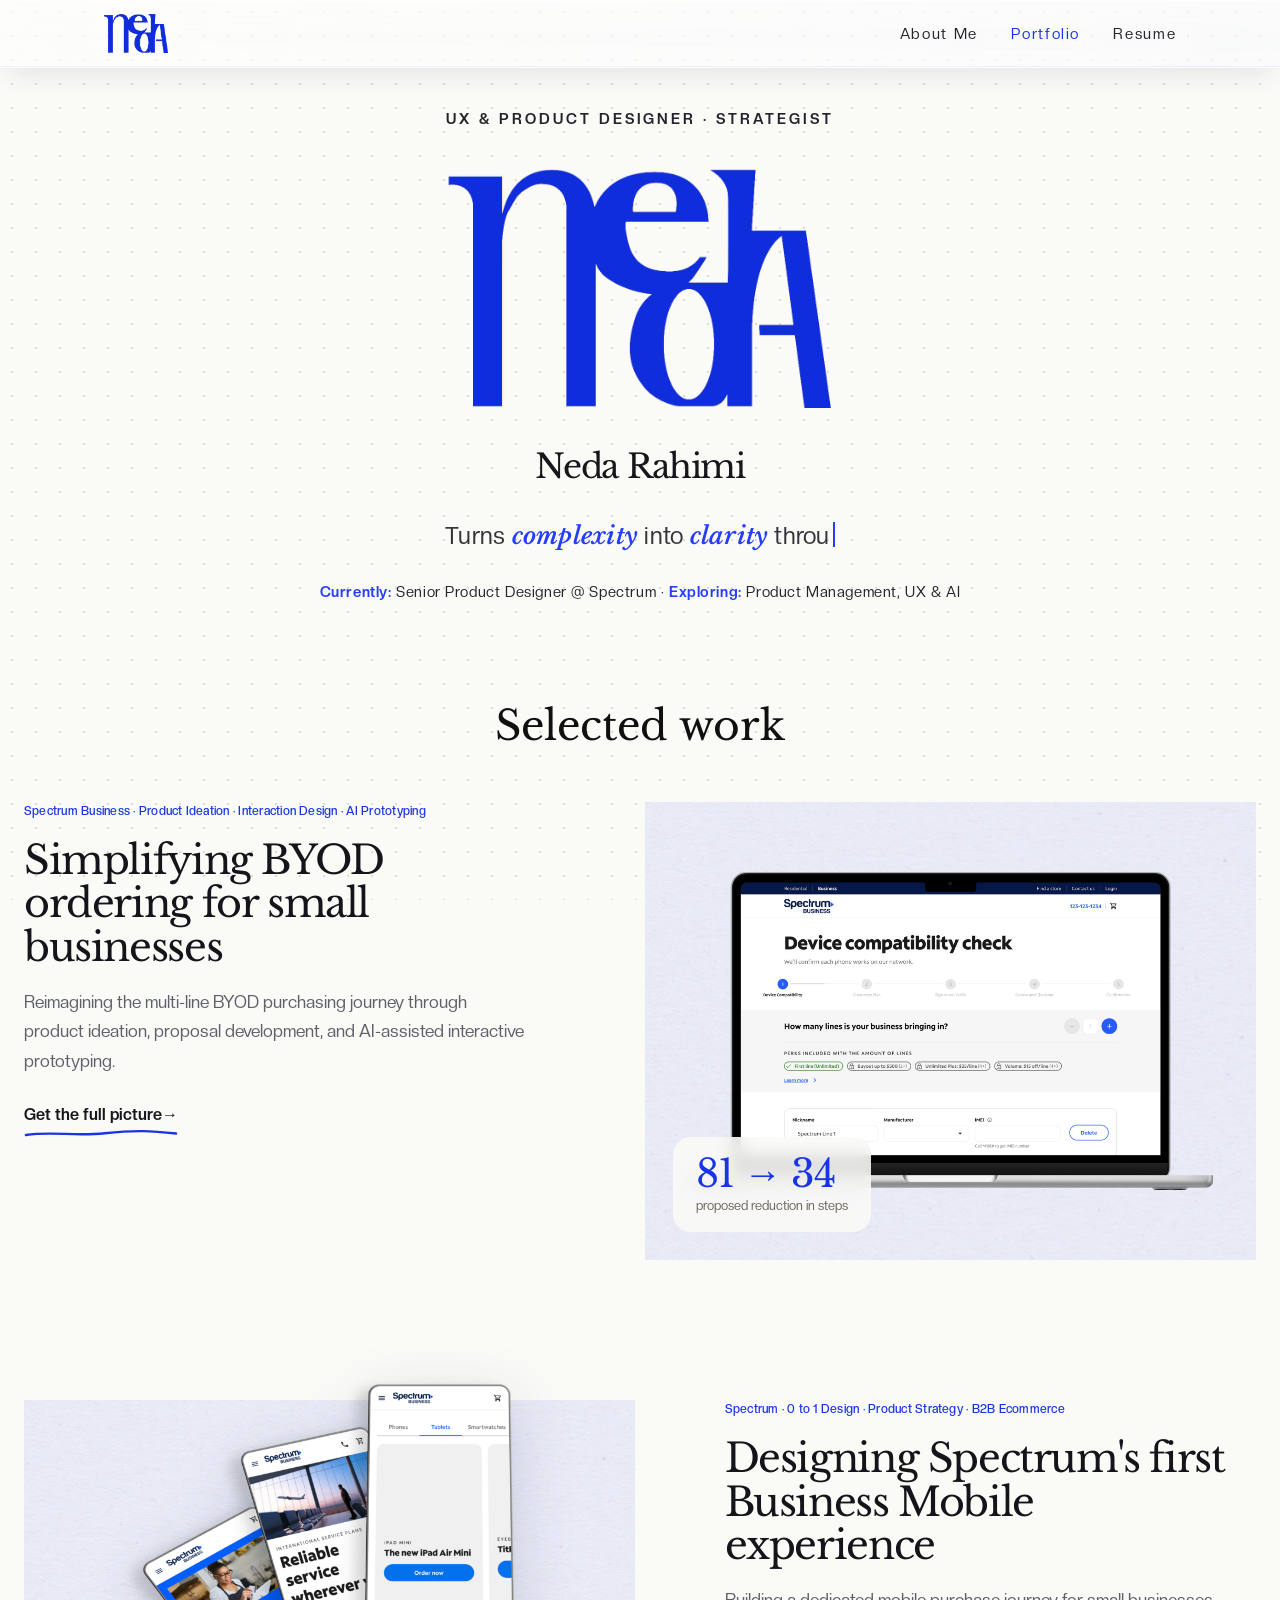
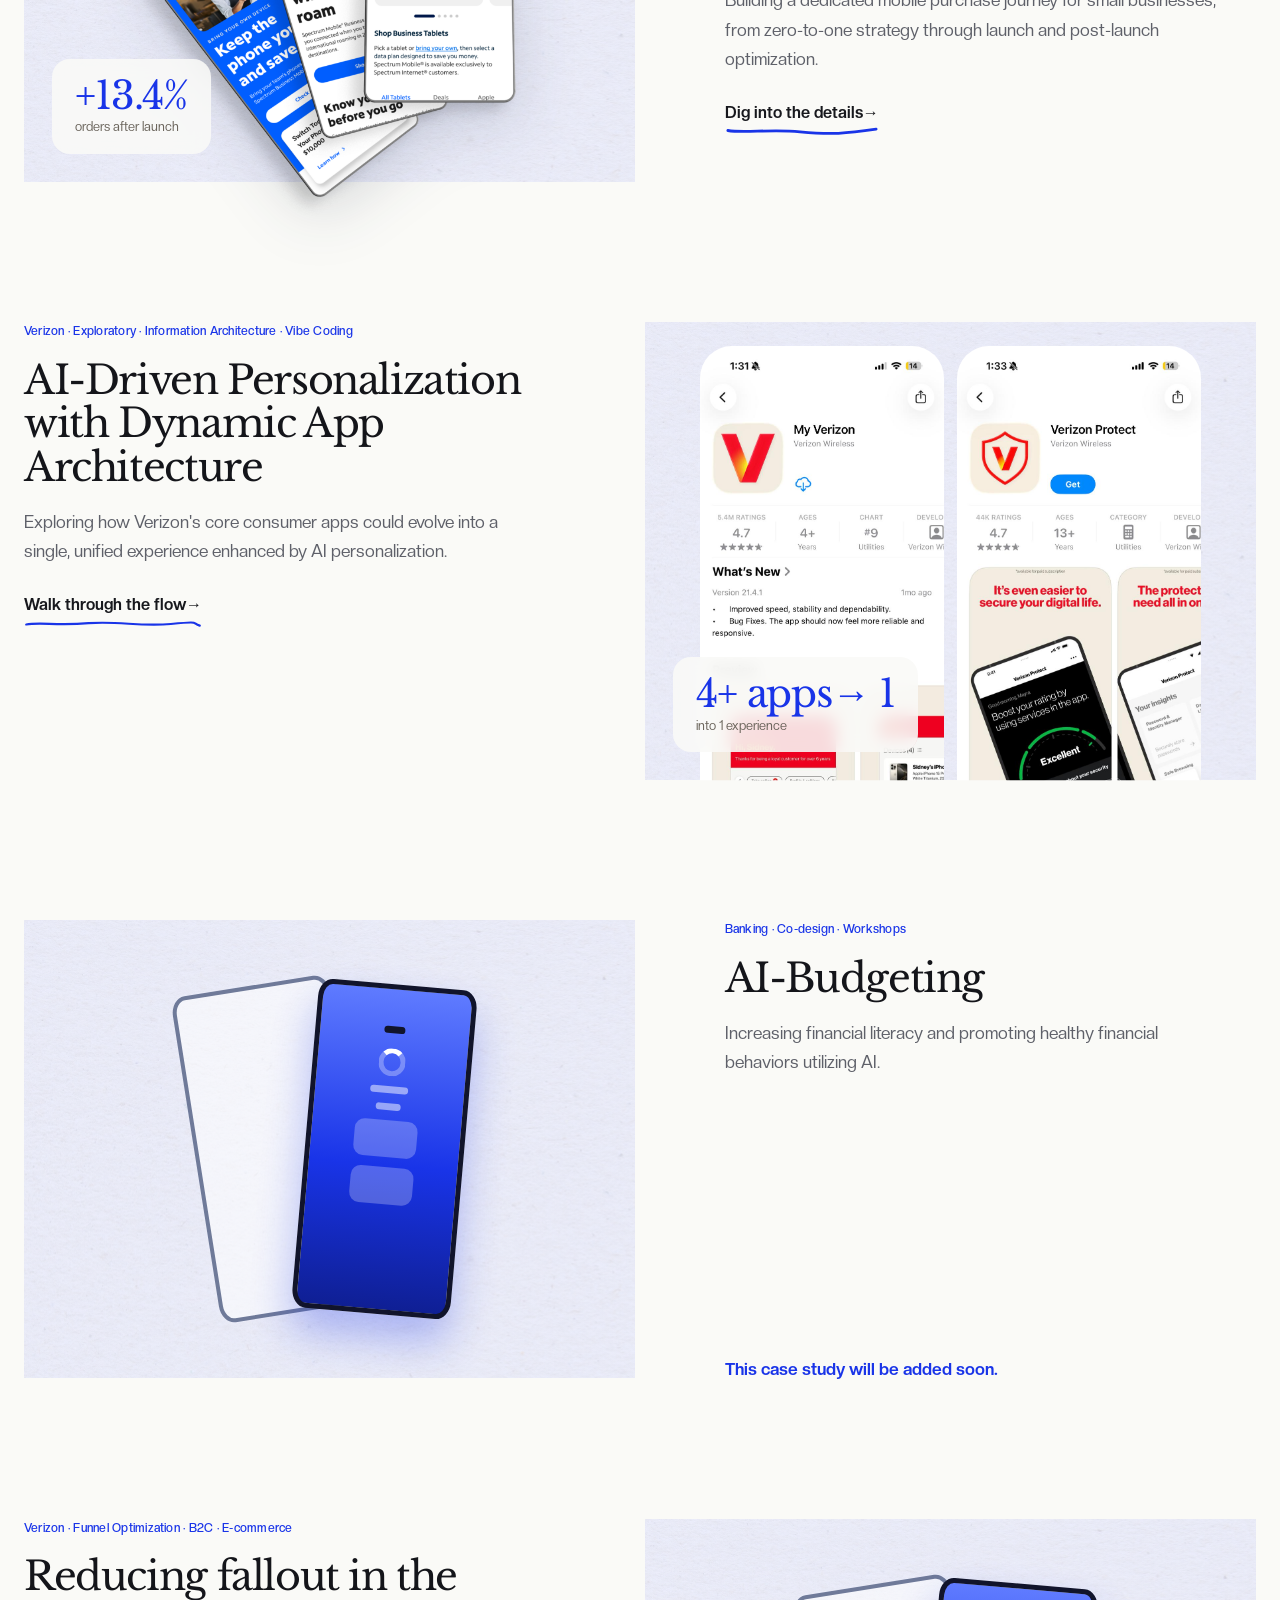
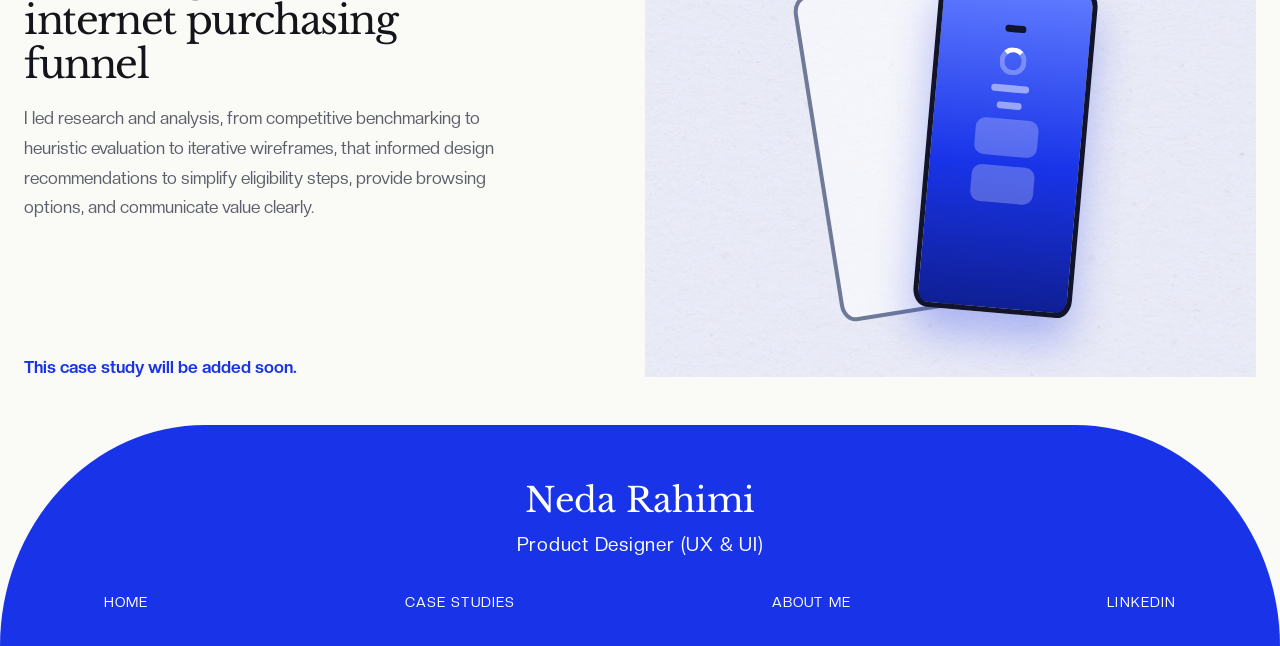
==== commit 861a3241: "WIP cards: smaller phones, no chip, accent note" ====
--- a/index.html
+++ b/index.html
@@ -11,7 +11,7 @@
     <link rel="preload" href="assets/neda-wordmark.png" as="image">
     <link rel="icon" type="image/png" href="favicon.png">
     <link rel="apple-touch-icon" href="apple-touch-icon.png">
-    <link rel="stylesheet" href="styles.css?v=41">
+    <link rel="stylesheet" href="styles.css?v=42">
   </head>
   <body class="home-page">
     <div class="scroll-progress" role="progressbar" aria-label="Page scroll progress" aria-valuemin="0" aria-valuemax="100" aria-valuenow="0">
--- a/styles.css
+++ b/styles.css
@@ -2422,3 +2422,14 @@
 .home-page .projects .wip-card .wip-phone-front { left: 44%; }
 .home-page .projects .wip-card .wip-art,
 .home-page .projects .wip-card .wip-art:hover { box-shadow: none; }
+
+/* Coming-soon cards: smaller phones, no chip, accent note */
+.home-page .projects .wip-card .wip-phone { top: 14%; height: 72%; width: 26%; }
+.home-page .projects .wip-card .wip-phone-back { left: 28%; }
+.home-page .projects .wip-card .wip-phone-front { left: 46%; }
+.home-page .projects .wip-card .wip-art .project-stat { display: none !important; }
+.home-page .projects .project-card .project-soon {
+  color: var(--blue);
+  font-size: 17px;
+  font-weight: 700;
+}
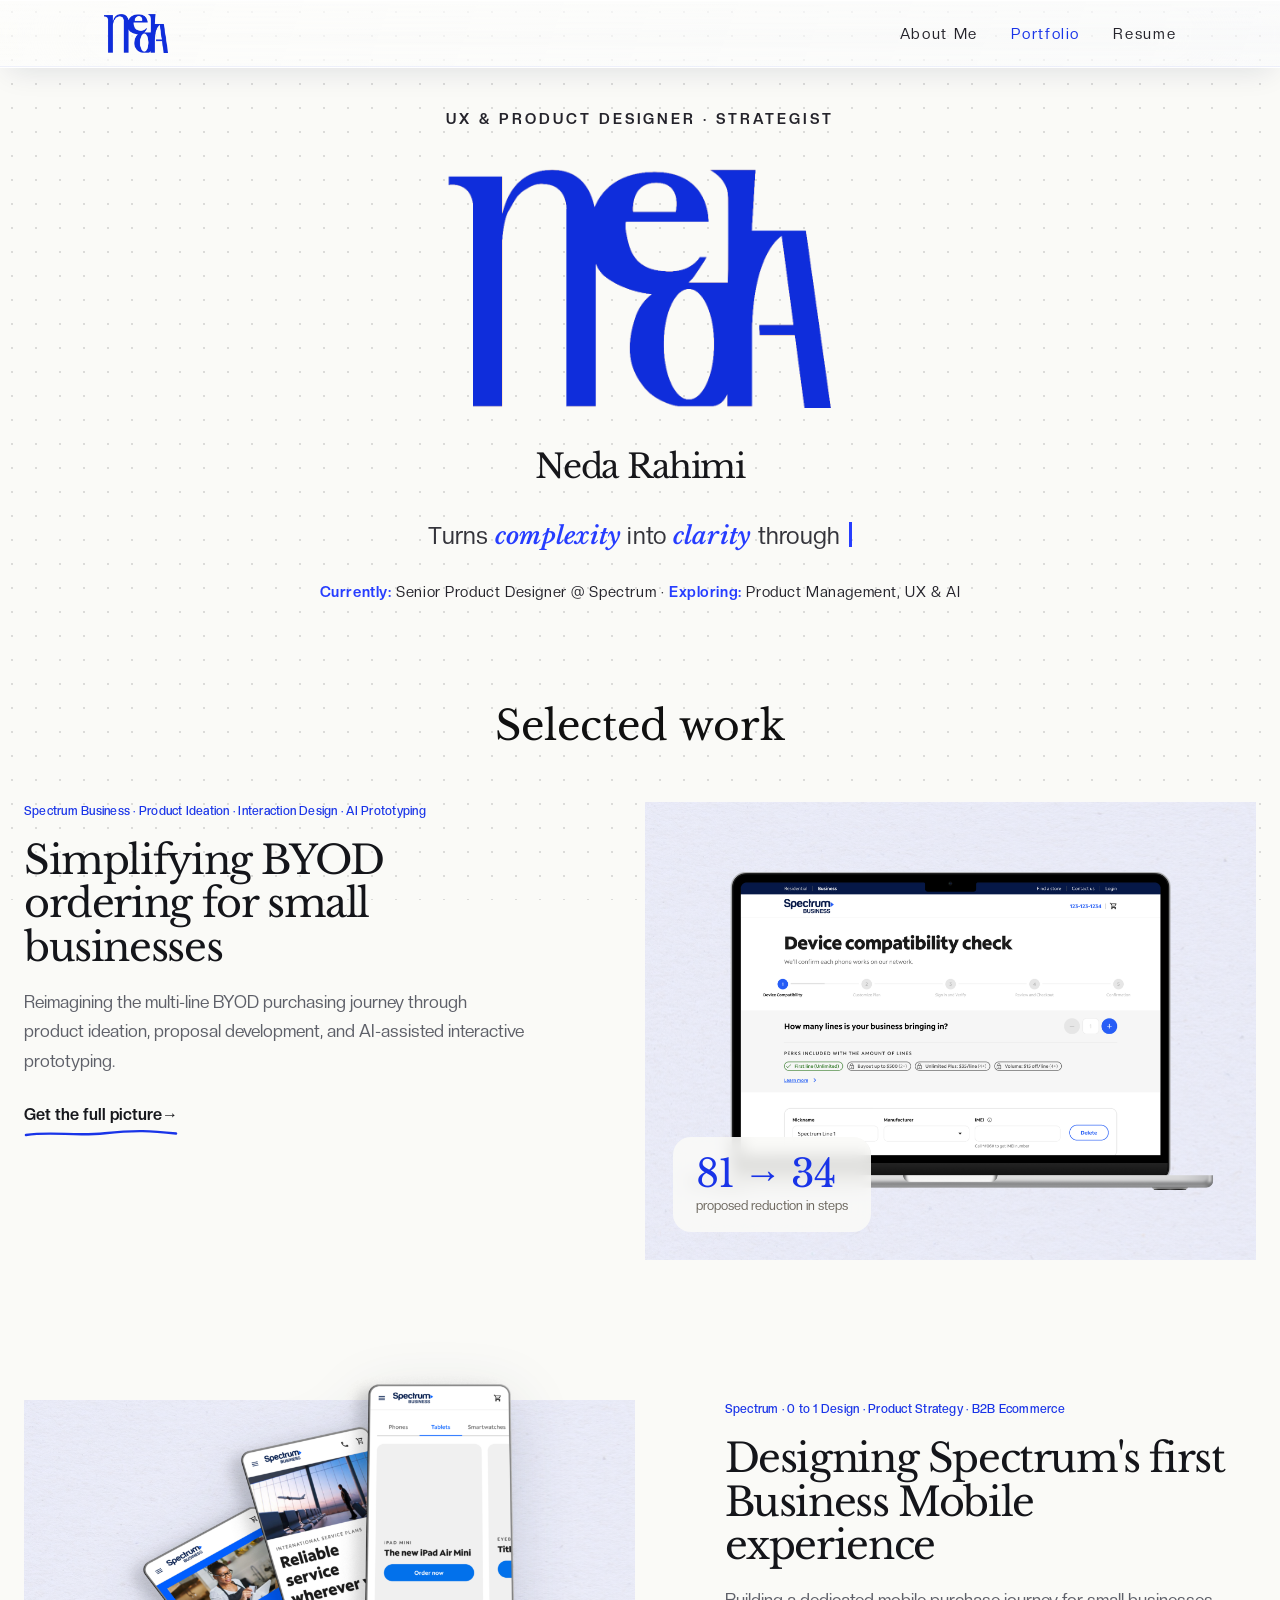
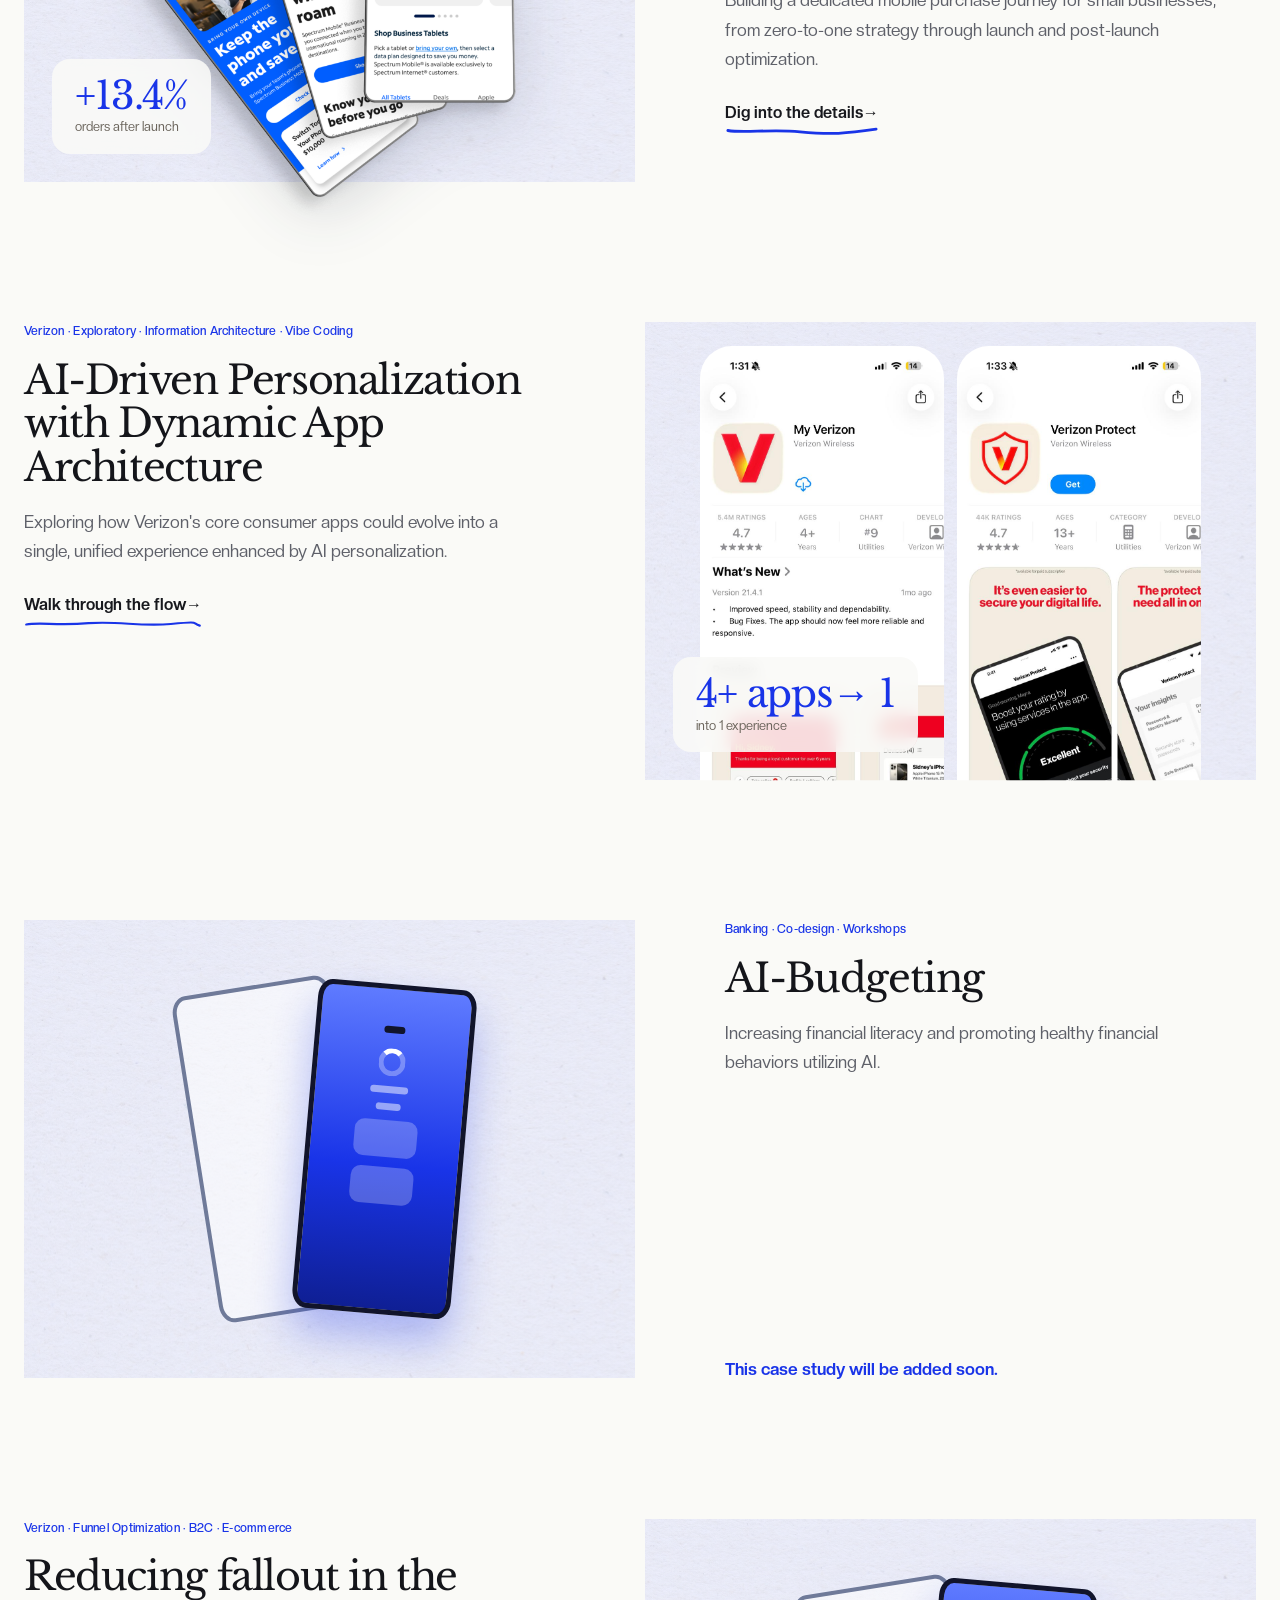
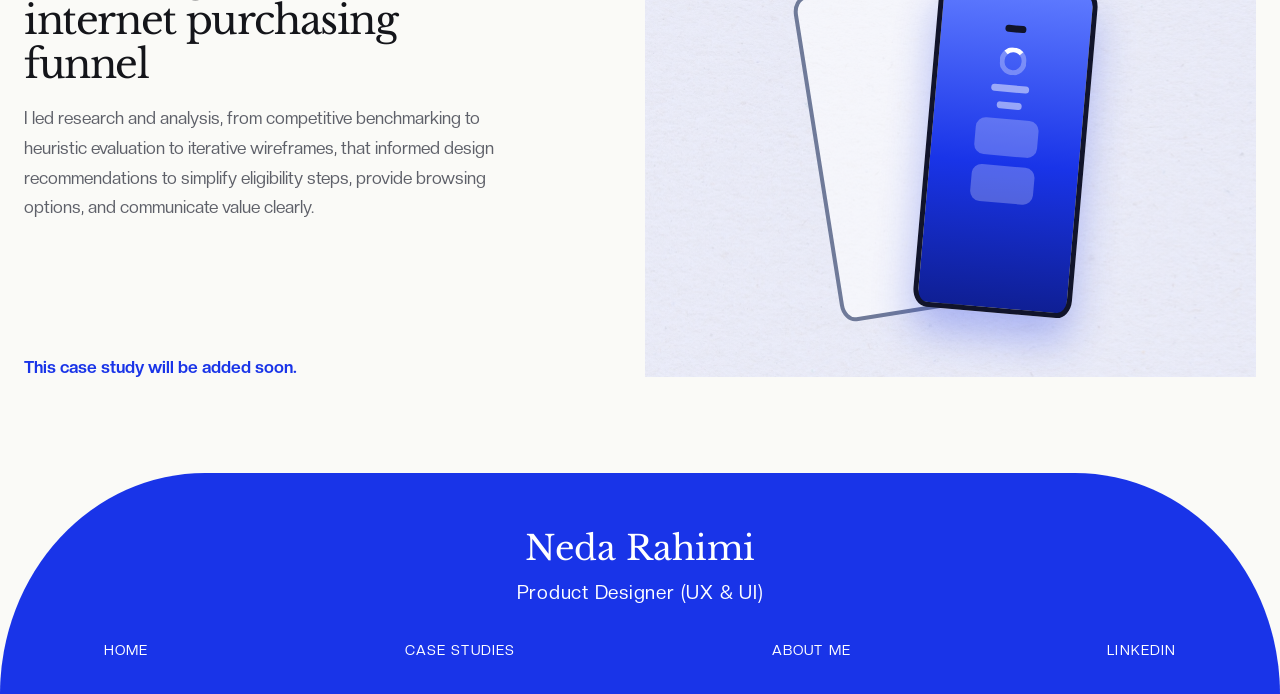
==== commit 89eeadda: "Double home footer gap; lower About title on mobile" ====
--- a/index.html
+++ b/index.html
@@ -11,7 +11,7 @@
     <link rel="preload" href="assets/neda-wordmark.png" as="image">
     <link rel="icon" type="image/png" href="favicon.png">
     <link rel="apple-touch-icon" href="apple-touch-icon.png">
-    <link rel="stylesheet" href="styles.css?v=42">
+    <link rel="stylesheet" href="styles.css?v=43">
   </head>
   <body class="home-page">
     <div class="scroll-progress" role="progressbar" aria-label="Page scroll progress" aria-valuemin="0" aria-valuemax="100" aria-valuenow="0">
--- a/styles.css
+++ b/styles.css
@@ -2433,3 +2433,7 @@
   font-size: 17px;
   font-weight: 700;
 }
+
+/* Home: double the space between the last case study and the footer */
+.home-page .projects { padding-bottom: 48px; }
+.home-page .site-footer { margin-top: 48px; }
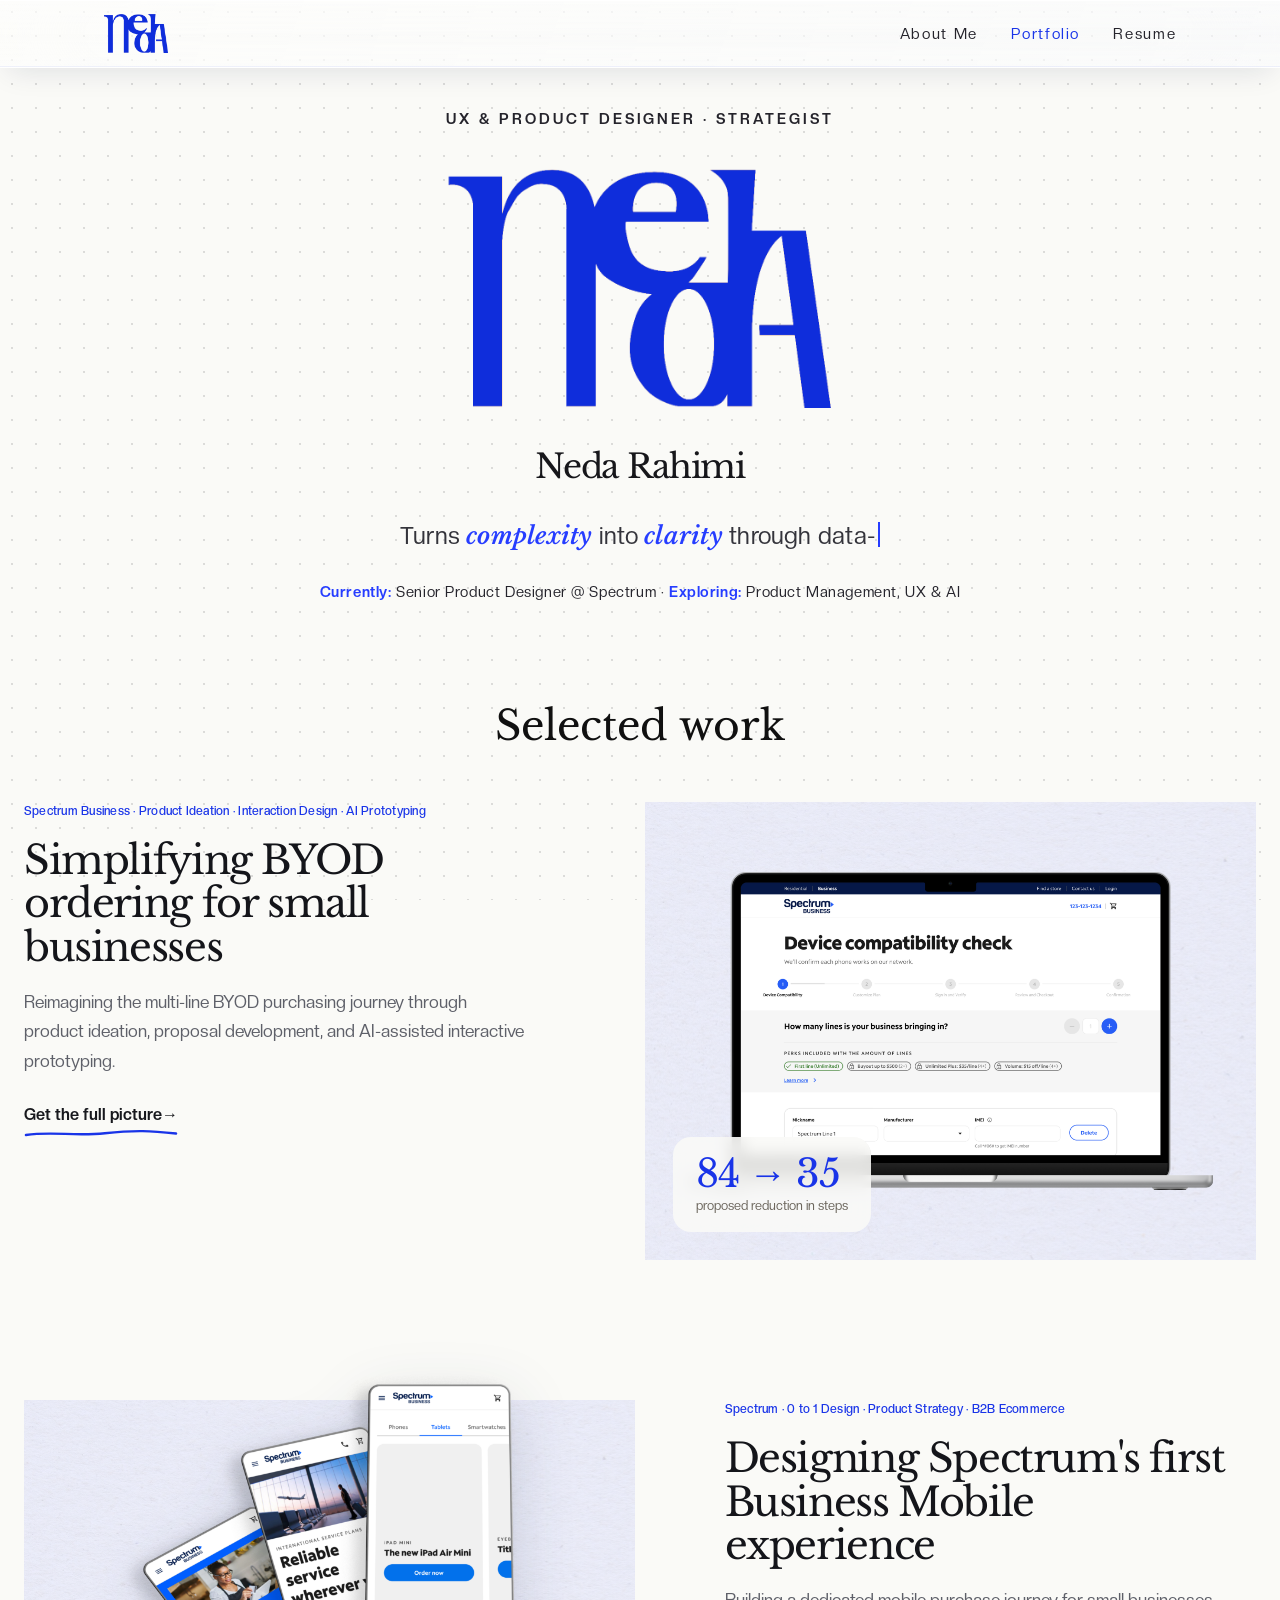
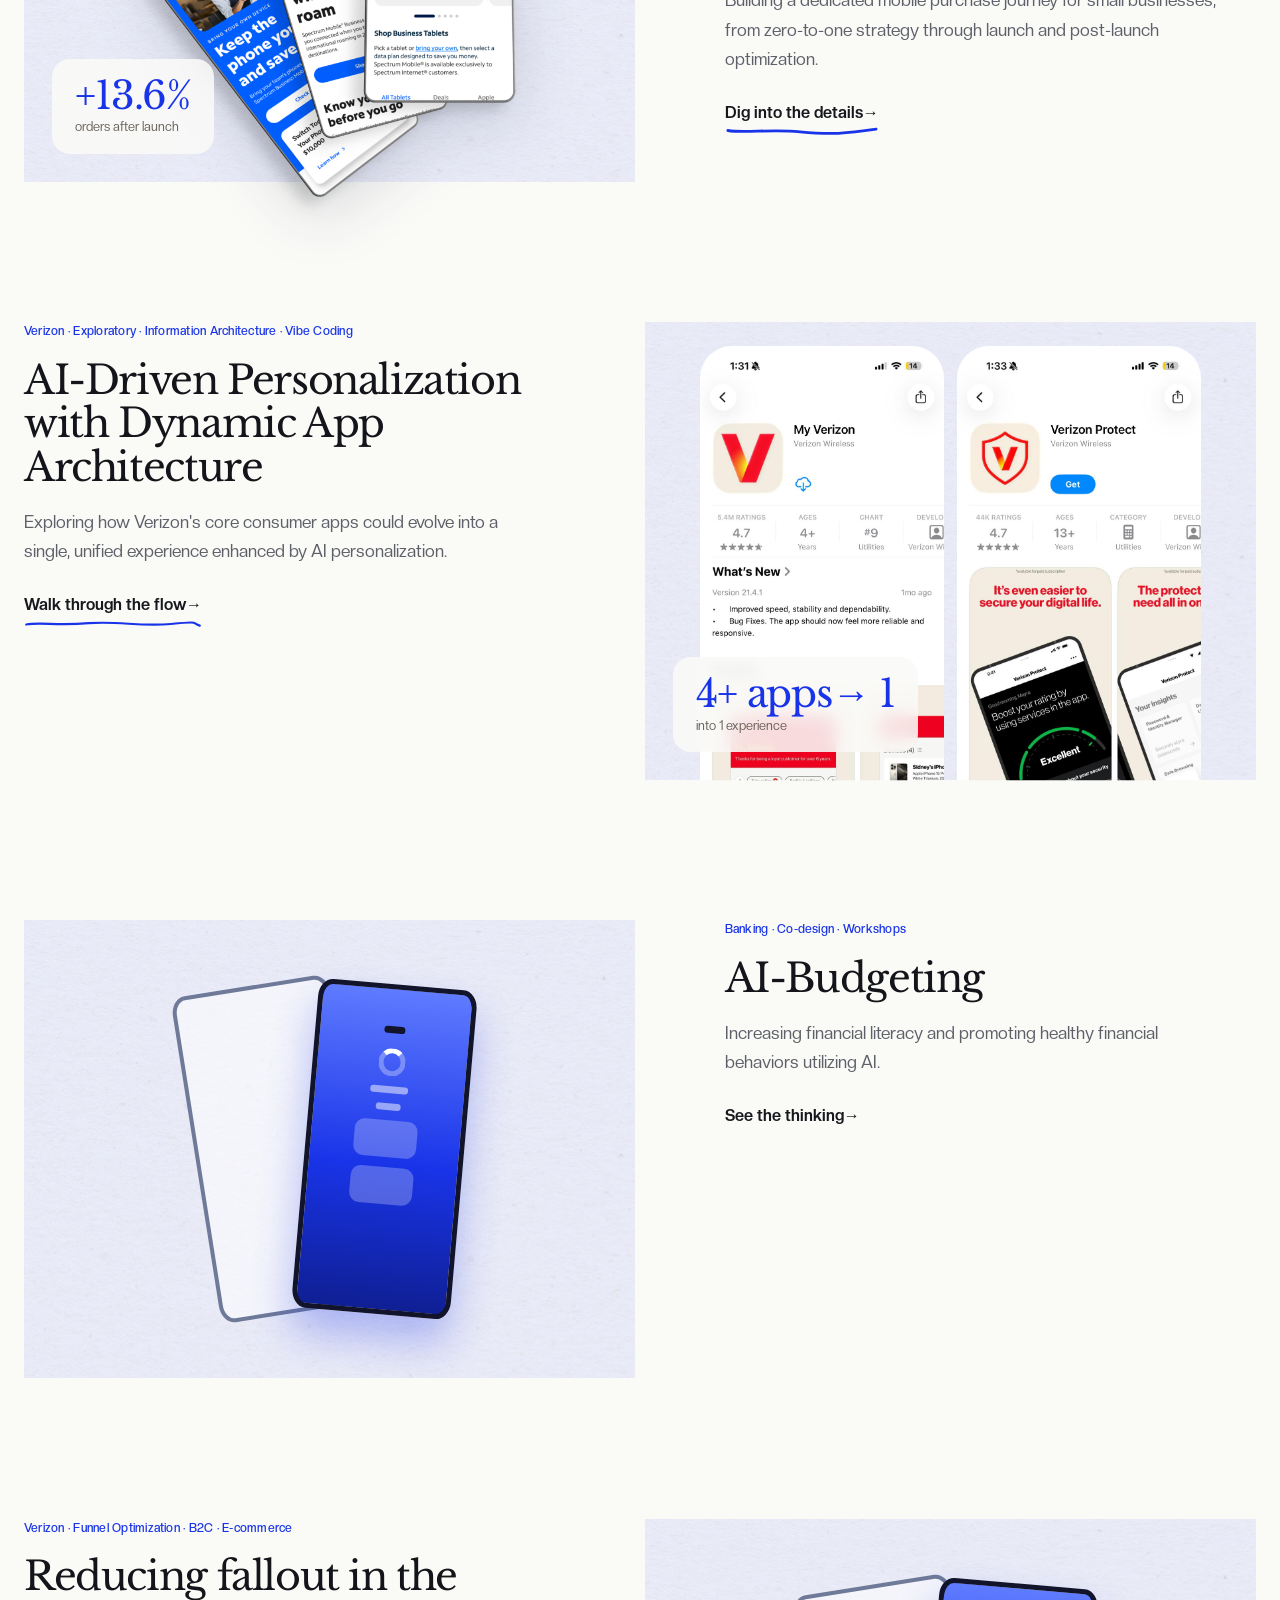
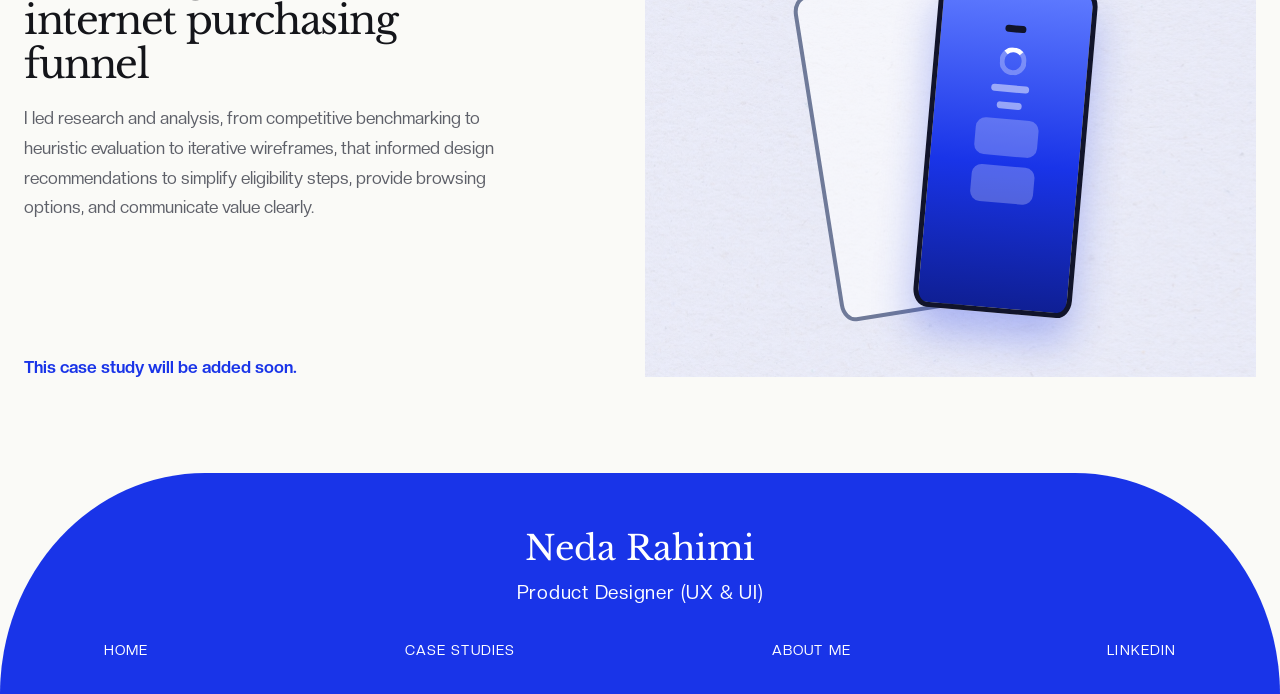
==== commit f88e2980: "Add AI budgeting case study and home CTA Co-authored-by: Copilot App <223556219+Copilot@users.norepl" ====
--- a/index.html
+++ b/index.html
@@ -126,7 +126,7 @@
             <p class="project-tag">Banking · Co-design · Workshops</p>
             <h3>AI-Budgeting</h3>
             <p class="project-description">Increasing financial literacy and promoting healthy financial behaviors utilizing AI.</p>
-            <p class="project-soon">This case study will be added soon.</p>
+            <a class="project-cta" href="ai-budgeting-app/index.html">See the thinking</a>
           </div>
         </article>
 
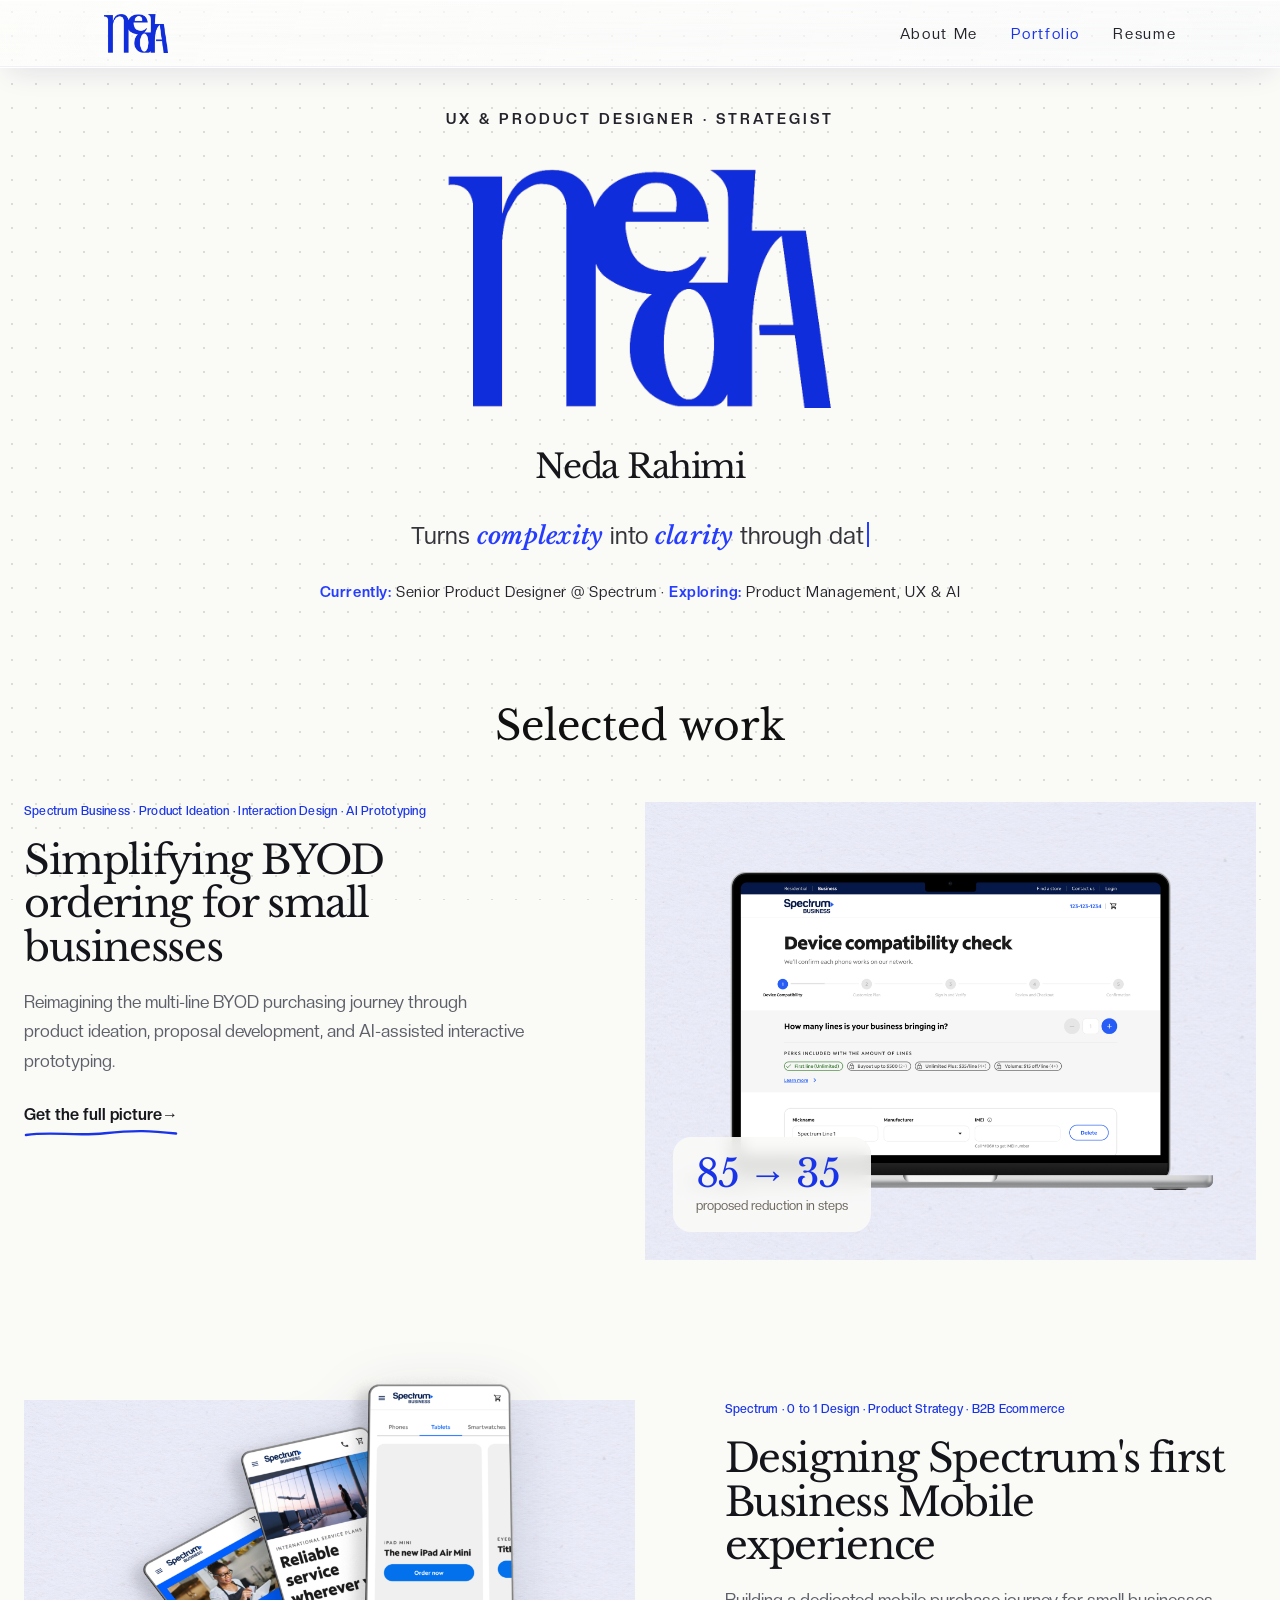
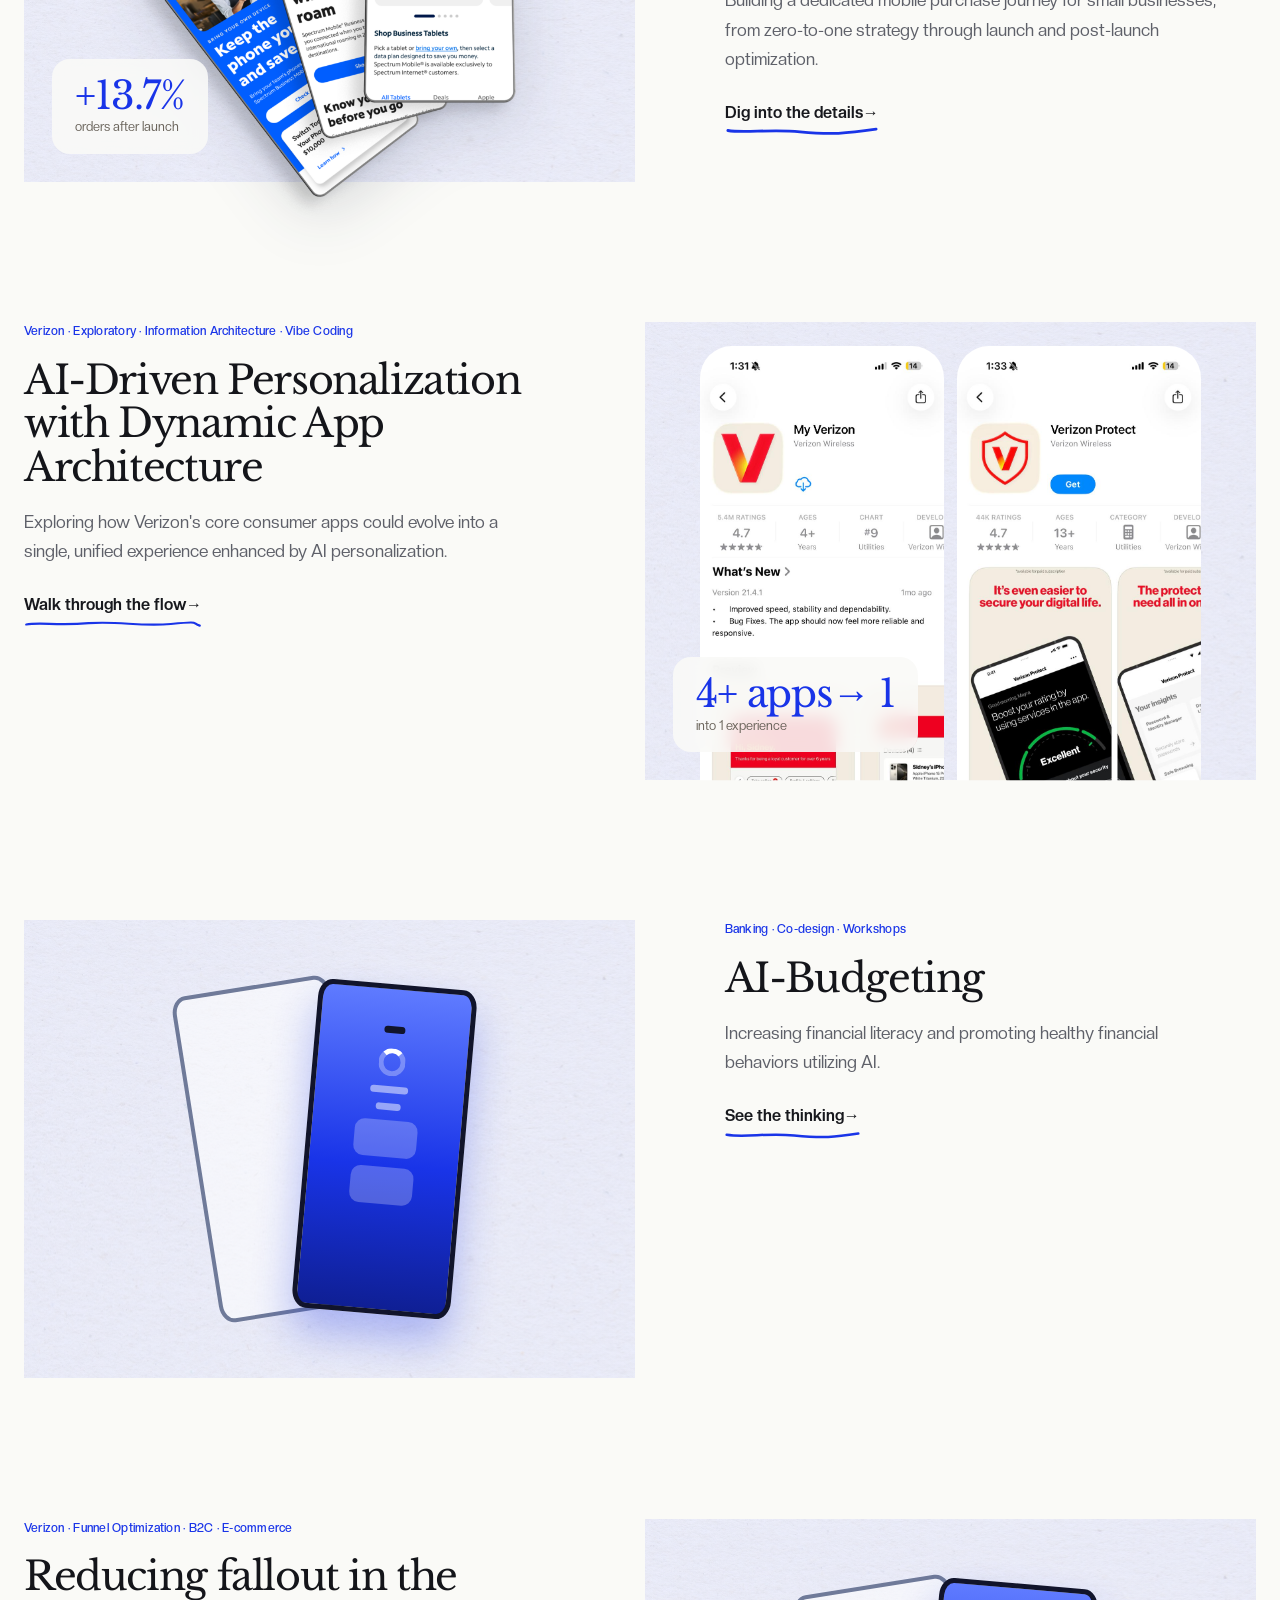
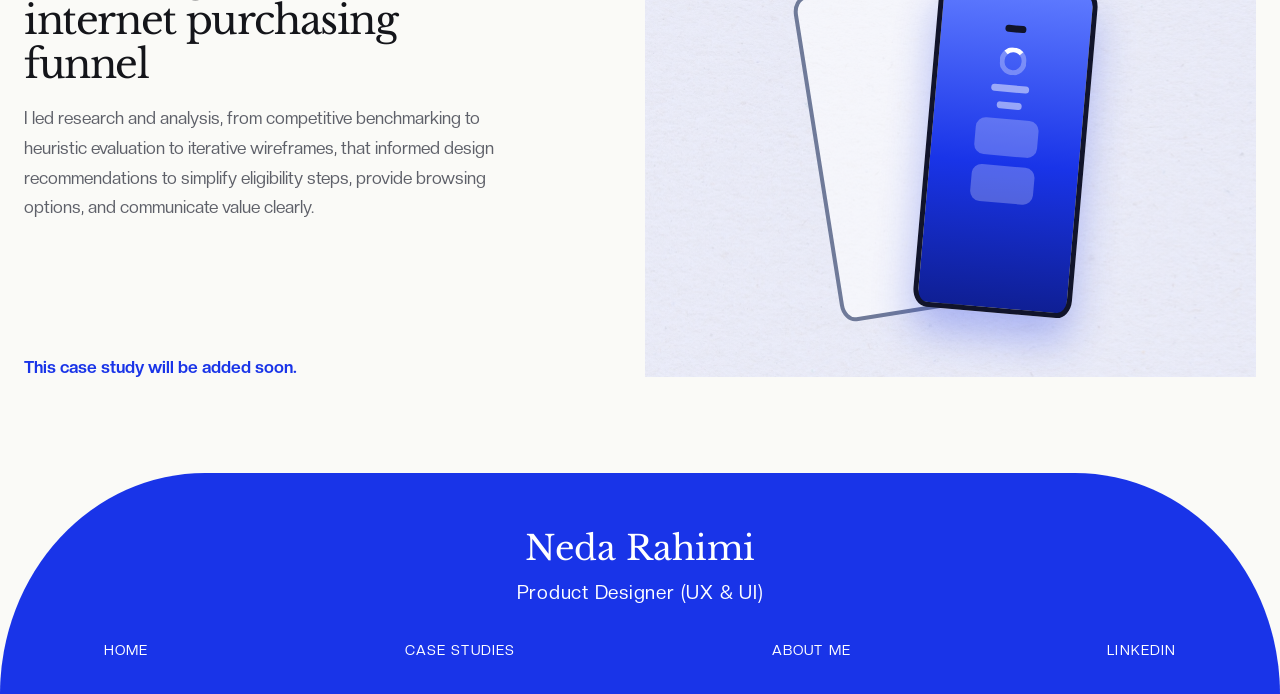
==== commit 674978fd: "AI case study typography; handwritten CTA underline Co-authored-by: Copilot App <223556219+Copilot@u" ====
--- a/index.html
+++ b/index.html
@@ -11,7 +11,7 @@
     <link rel="preload" href="assets/neda-wordmark.png" as="image">
     <link rel="icon" type="image/png" href="favicon.png">
     <link rel="apple-touch-icon" href="apple-touch-icon.png">
-    <link rel="stylesheet" href="styles.css?v=43">
+    <link rel="stylesheet" href="styles.css?v=44">
   </head>
   <body class="home-page">
     <div class="scroll-progress" role="progressbar" aria-label="Page scroll progress" aria-valuemin="0" aria-valuemax="100" aria-valuenow="0">
--- a/styles.css
+++ b/styles.css
@@ -1954,6 +1954,7 @@
 .home-page .project-cta[href^="byod"] { --cta-line: url("data:image/svg+xml,%3Csvg xmlns='http://www.w3.org/2000/svg' viewBox='0 0 160 10' preserveAspectRatio='none'%3E%3Cpath d='M2 7C30 3 52 8.5 84 5.2S132 2.8 158 5.5' fill='none' stroke='%231934e8' stroke-width='2.4' stroke-linecap='round' vector-effect='non-scaling-stroke'/%3E%3C/svg%3E"); }
 .home-page .project-cta[href^="spectrum"] { --cta-line: url("data:image/svg+xml,%3Csvg xmlns='http://www.w3.org/2000/svg' viewBox='0 0 160 10' preserveAspectRatio='none'%3E%3Cpath d='M3 4.5C20 7.5 46 2.8 78 5.8S126 7.6 157 3.2' fill='none' stroke='%231934e8' stroke-width='2.8' stroke-linecap='round' vector-effect='non-scaling-stroke'/%3E%3C/svg%3E"); }
 .home-page .project-cta[href^="verizon"] { --cta-line: url("data:image/svg+xml,%3Csvg xmlns='http://www.w3.org/2000/svg' viewBox='0 0 160 10' preserveAspectRatio='none'%3E%3Cpath d='M2 5.5C14 3 30 6.8 58 4.2 86 1.8 104 8 132 5S150 4 158 6.6' fill='none' stroke='%231934e8' stroke-width='2.2' stroke-linecap='round' vector-effect='non-scaling-stroke'/%3E%3C/svg%3E"); }
+.home-page .project-cta[href^="ai-budgeting"] { --cta-line: url("data:image/svg+xml,%3Csvg xmlns='http://www.w3.org/2000/svg' viewBox='0 0 160 10' preserveAspectRatio='none'%3E%3Cpath d='M2 4.8C26 7.8 48 2.6 82 5.4S130 7.2 158 3.6' fill='none' stroke='%231934e8' stroke-width='2.5' stroke-linecap='round' vector-effect='non-scaling-stroke'/%3E%3C/svg%3E"); }
 
 /* liquid-glass nav */
 .site-header {
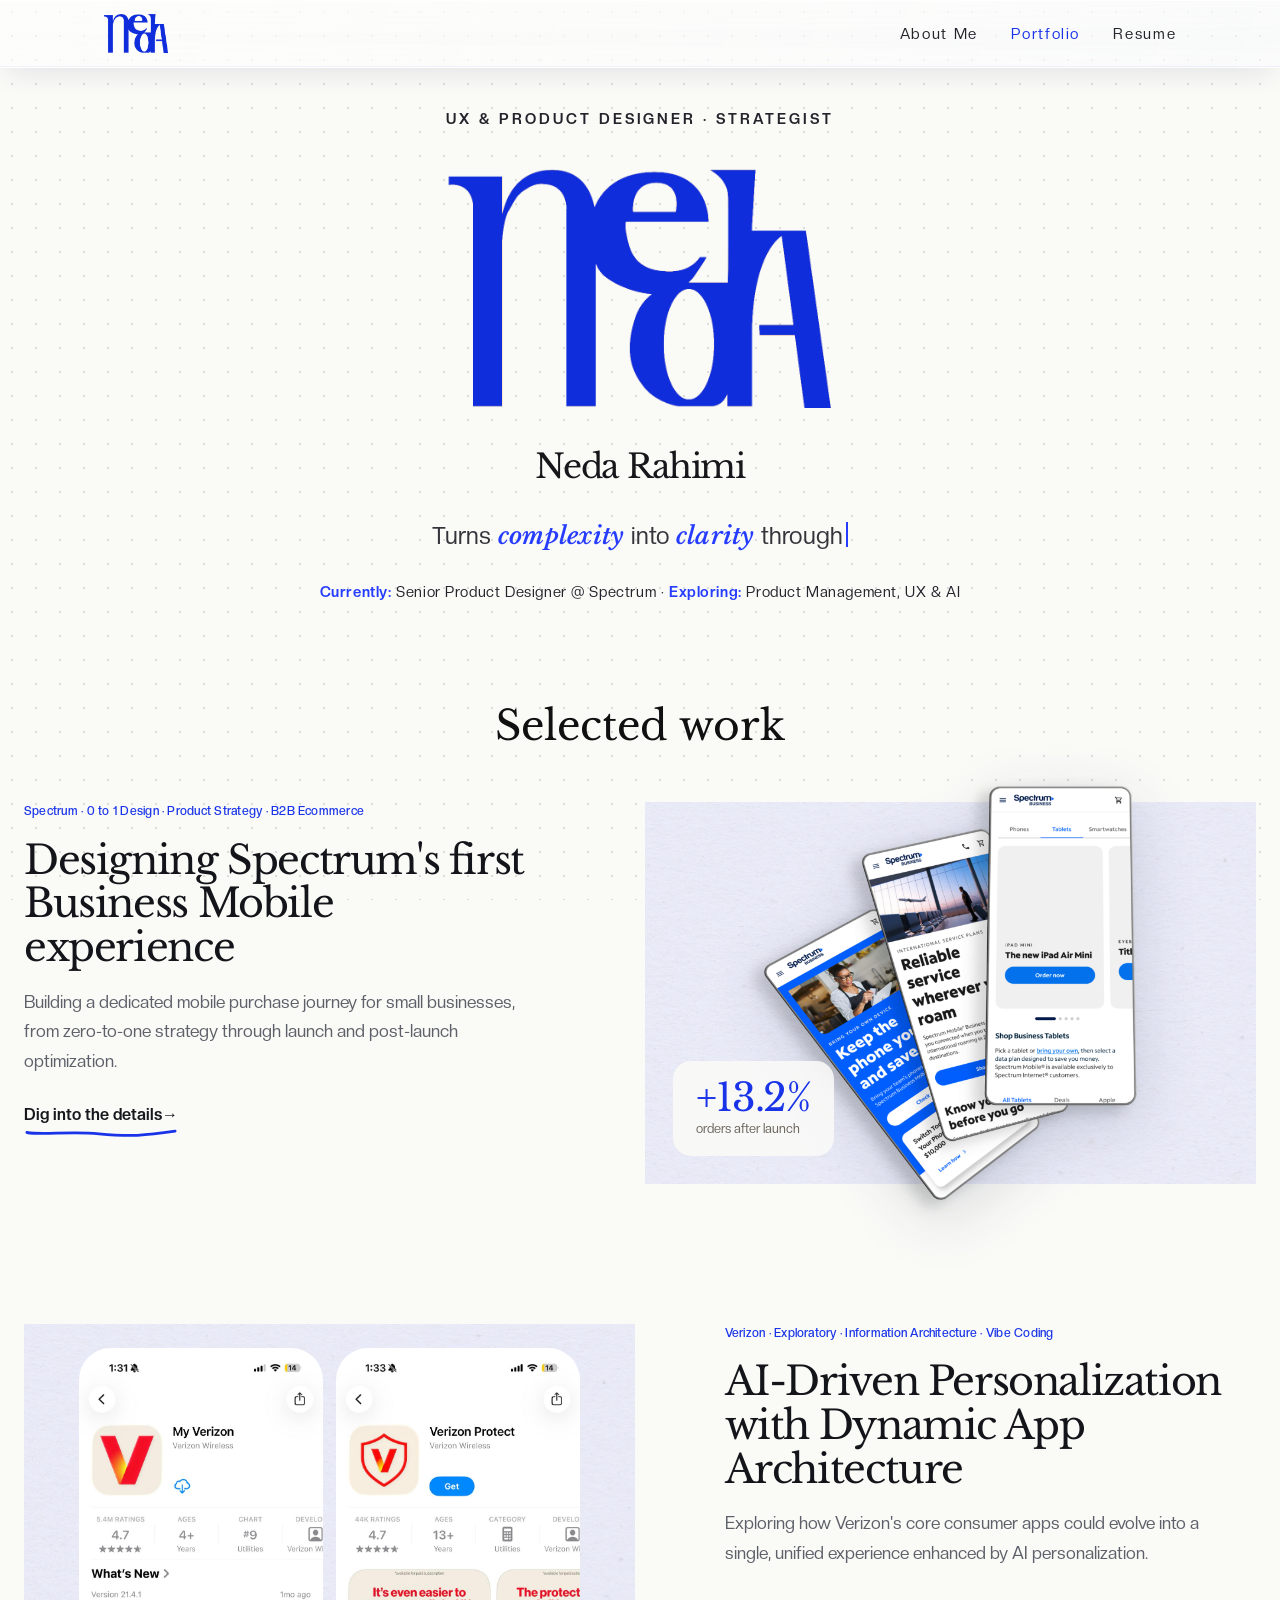
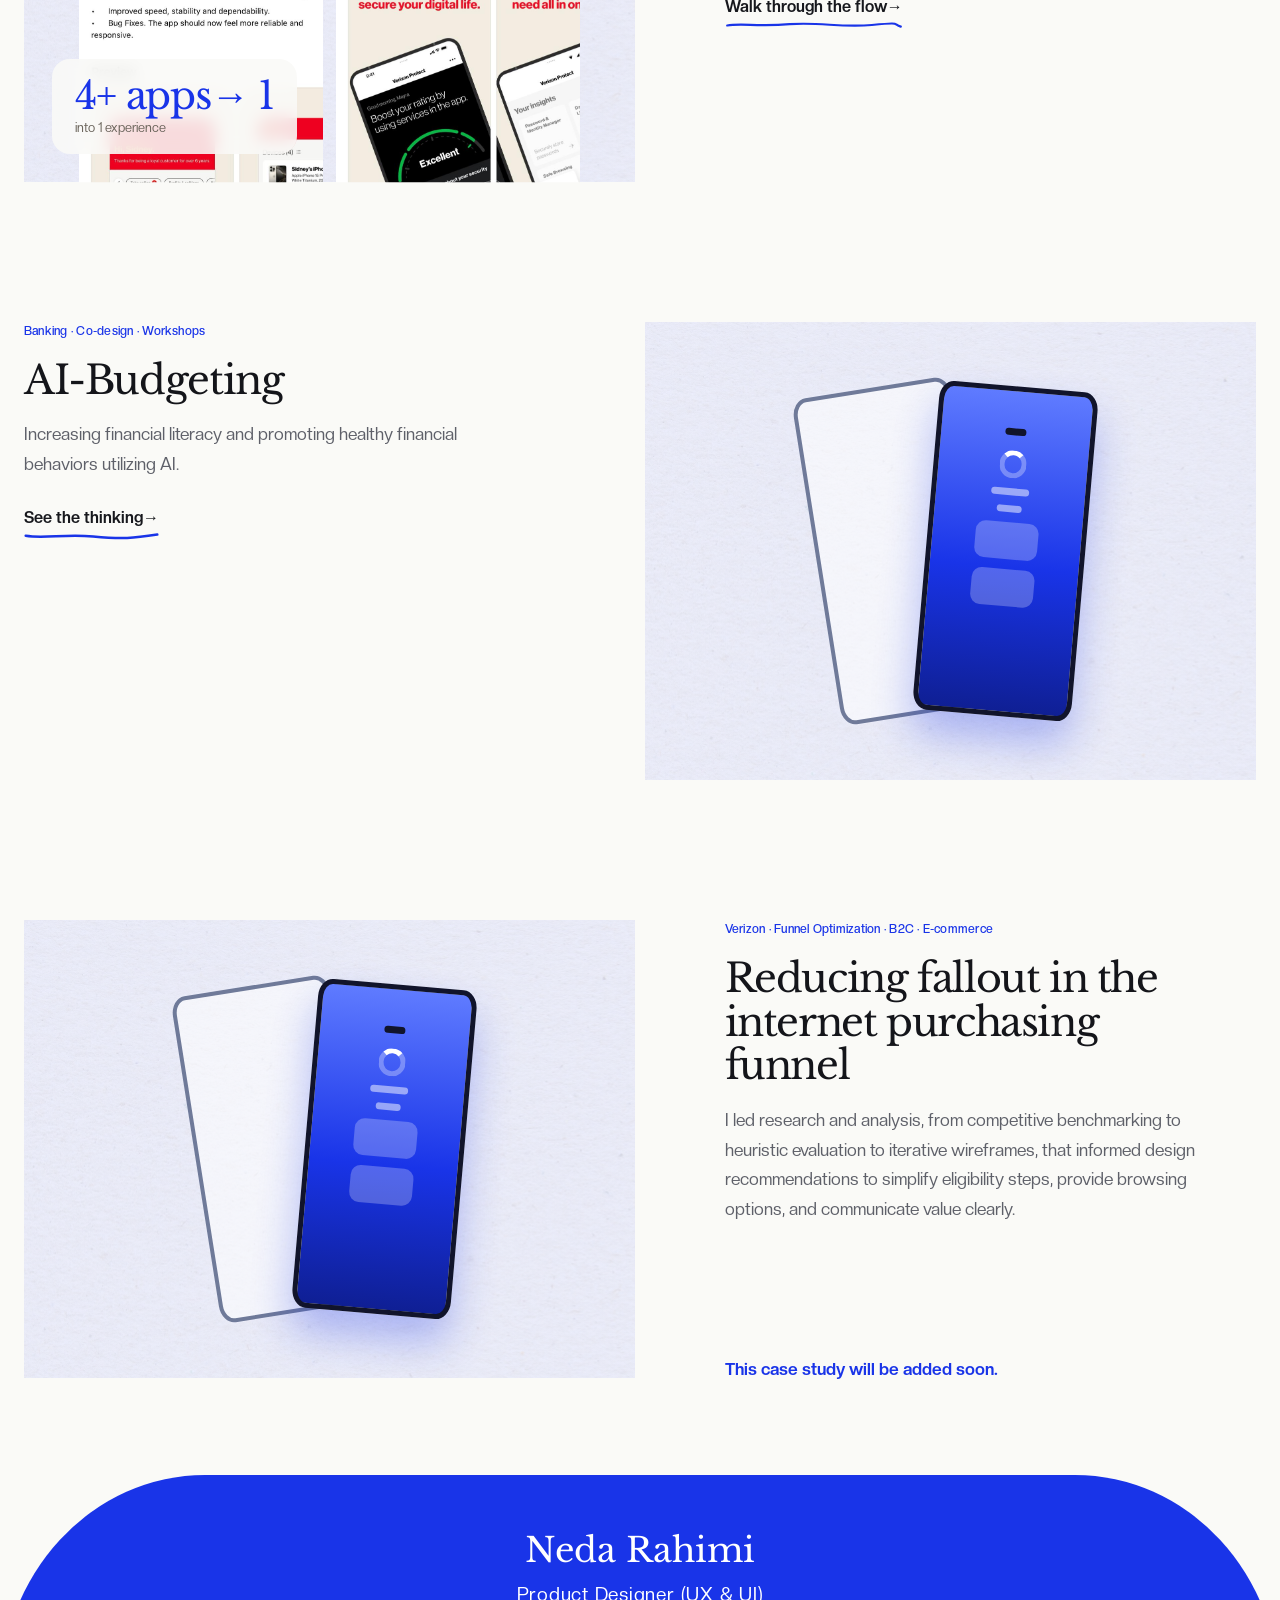
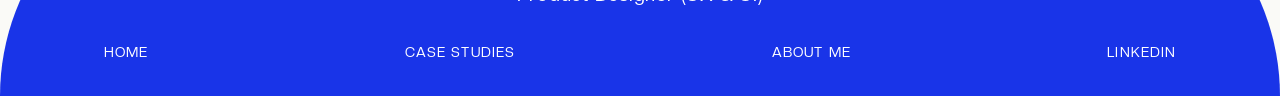
==== commit b513d4c3: "removing BYOD" ====
--- a/index.html
+++ b/index.html
@@ -50,26 +50,6 @@
 
       <section class="projects" id="projects" aria-labelledby="selected-work-title">
         <h2 class="section-title" id="selected-work-title">Selected work</h2>
-
-        <article class="project-card verizon-funnel byod-card">
-          <div class="project-media">
-            <div class="project-visual laptop-art" role="group" aria-label="Spectrum BYOD multi-line configuration prototype">
-              <div class="project-artwork">
-                <img src="assets/byod-laptop.png" alt="Spectrum Business BYOD prototype on a laptop showing the device compatibility check" loading="lazy">
-              </div>
-              <p class="project-stat stat-bottom" role="img" aria-label="86 to 36 proposed steps for a 4-line order">
-                <strong class="stat-value"><span class="count-to" data-to="86">86</span> → <span class="count-to" data-to="36">36</span></strong>
-                <span class="stat-label">proposed reduction in steps</span>
-              </p>
-            </div>
-          </div>
-          <div class="project-copy">
-            <p class="project-tag">Spectrum Business · Product Ideation · Interaction Design · AI Prototyping</p>
-            <h3>Simplifying BYOD ordering for small businesses</h3>
-            <p class="project-description">Reimagining the multi-line BYOD purchasing journey through product ideation, proposal development, and AI-assisted interactive prototyping.</p>
-            <a class="project-cta" href="byod/index.html">Get the full picture</a>
-          </div>
-        </article>
 
         <article class="project-card spectrum">
           <div class="project-media">
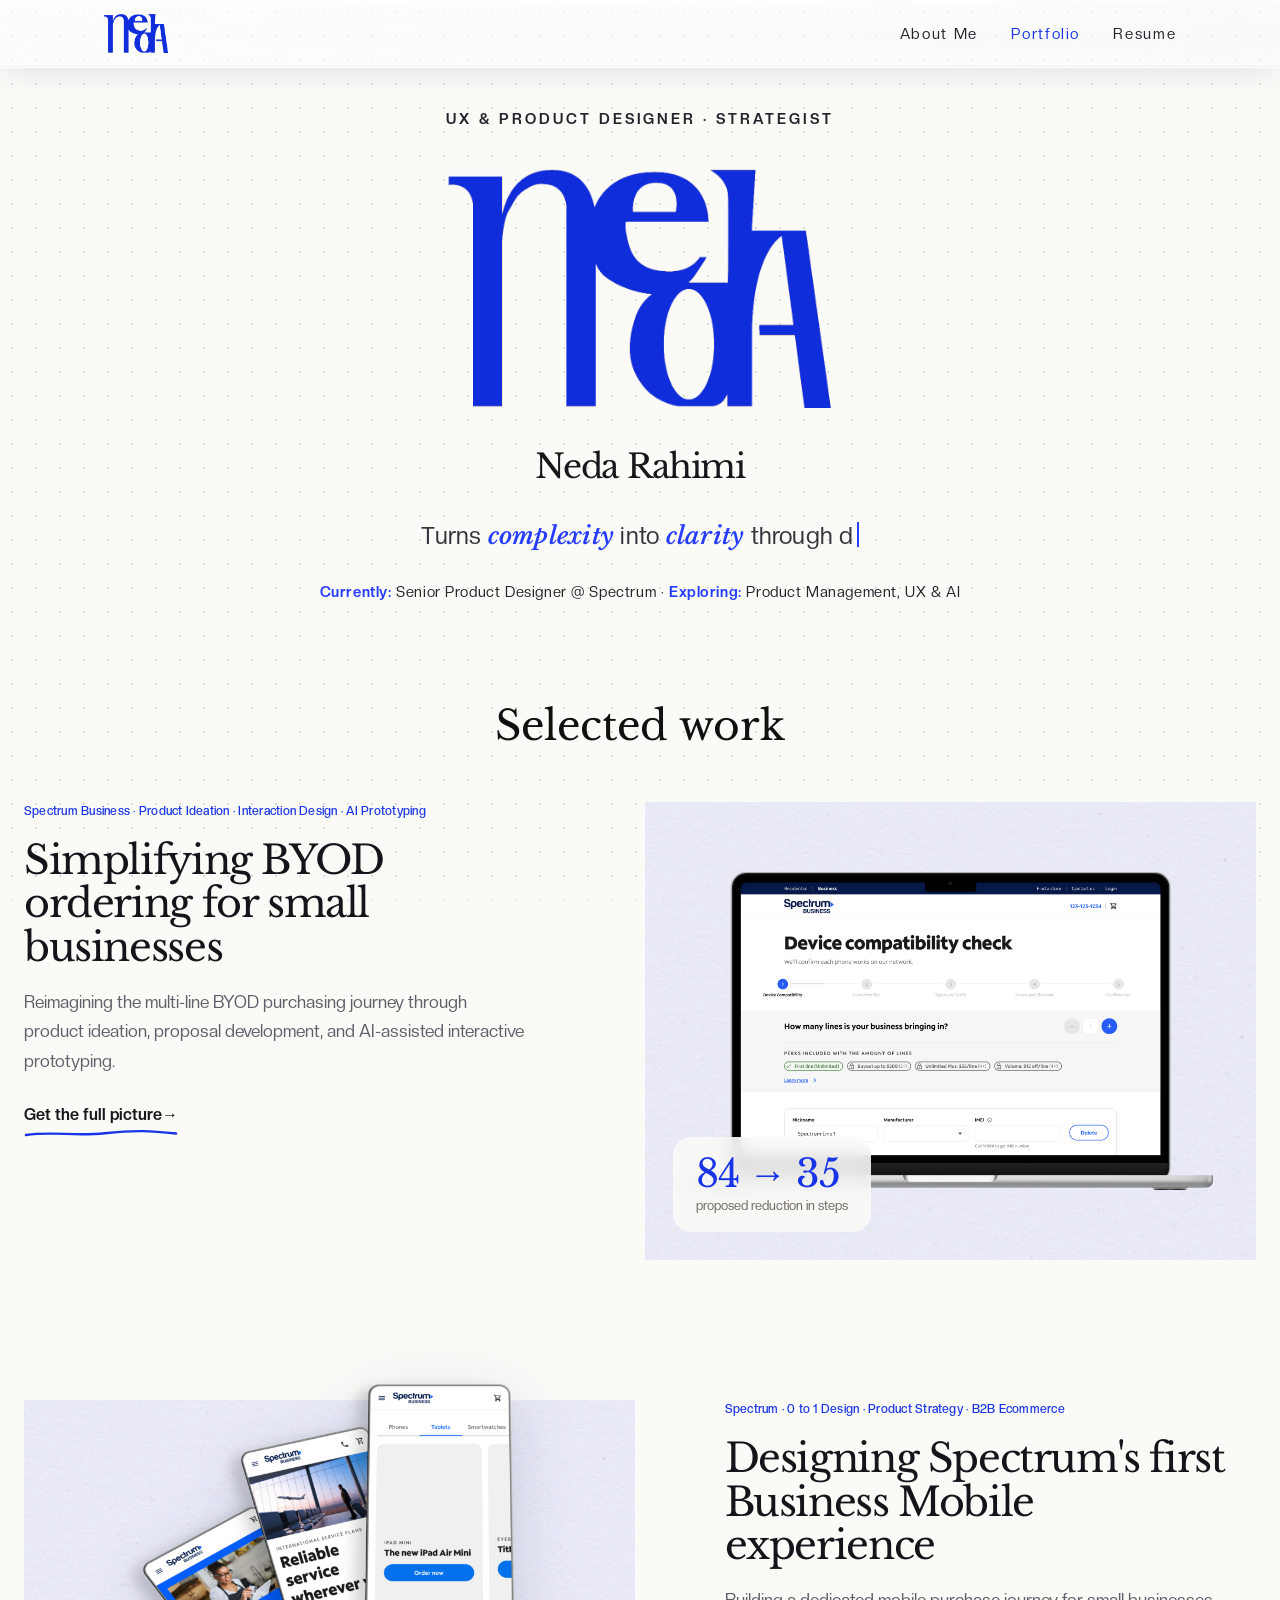
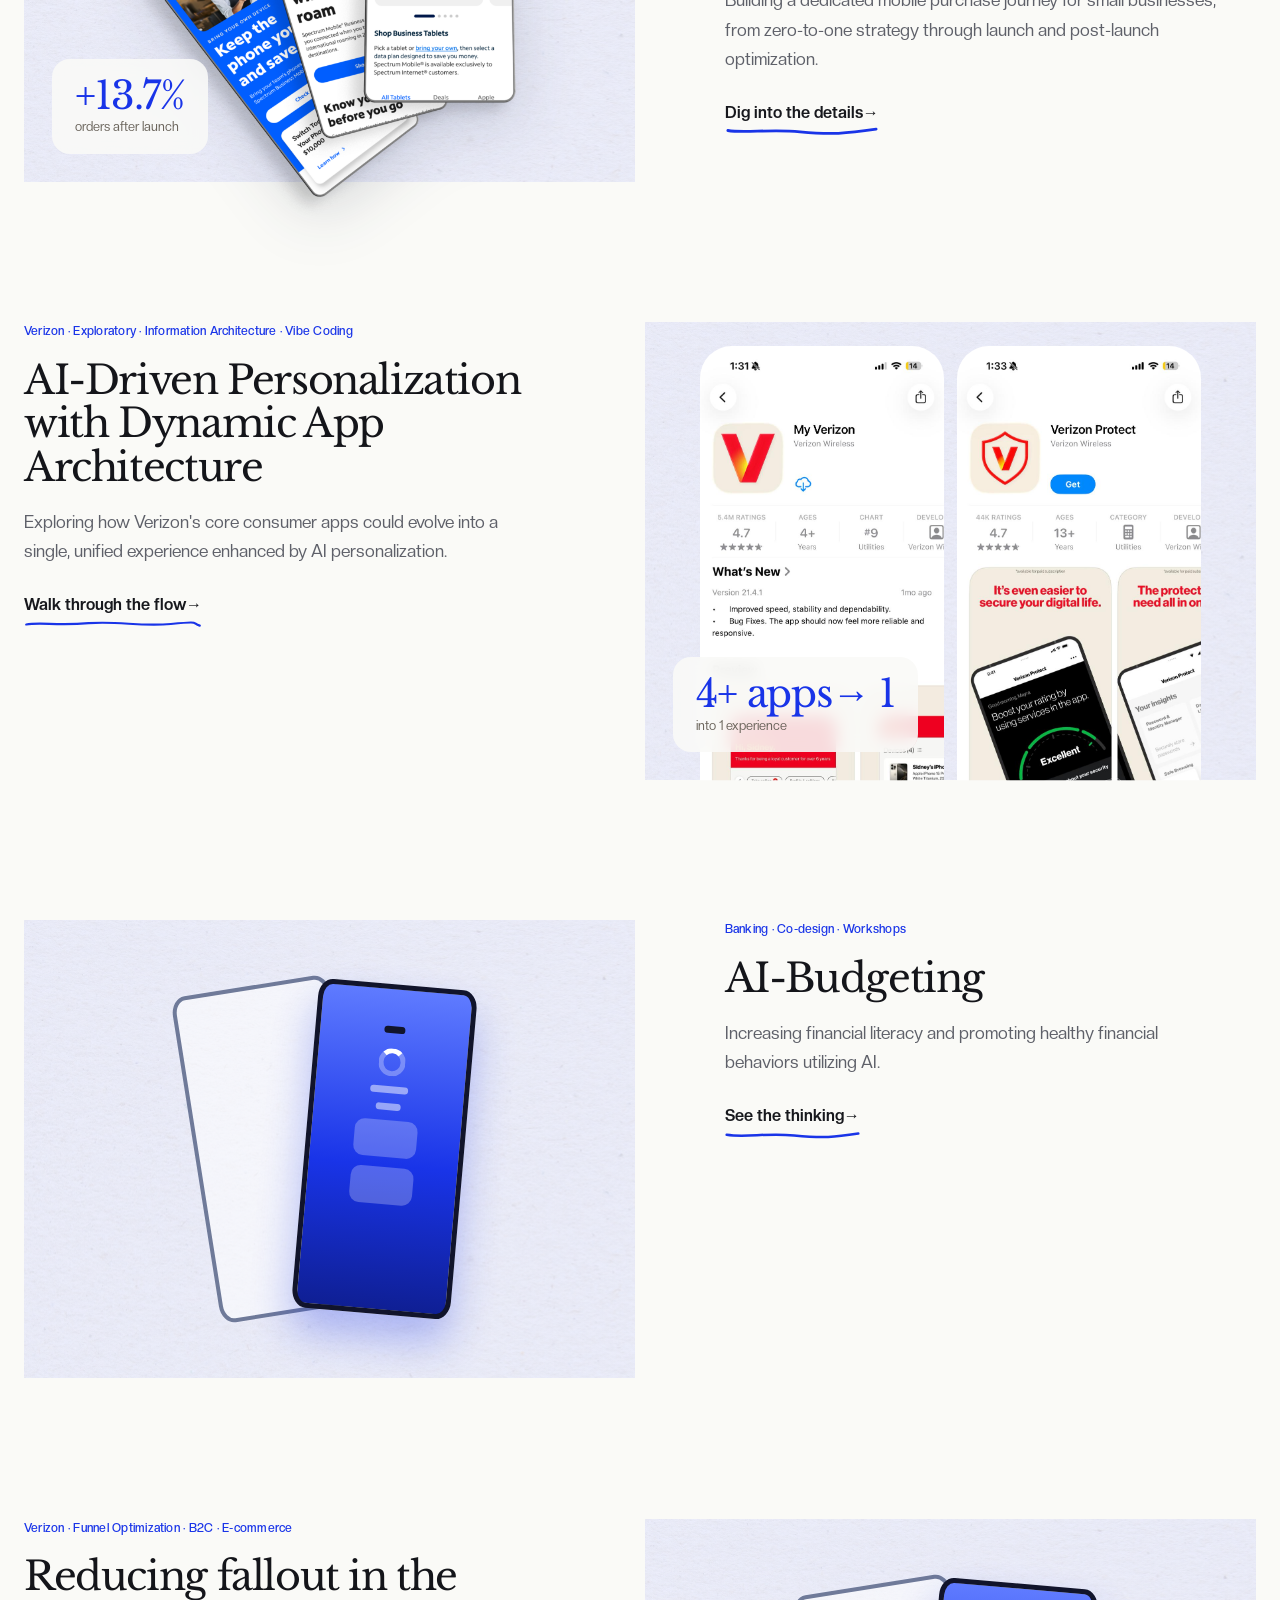
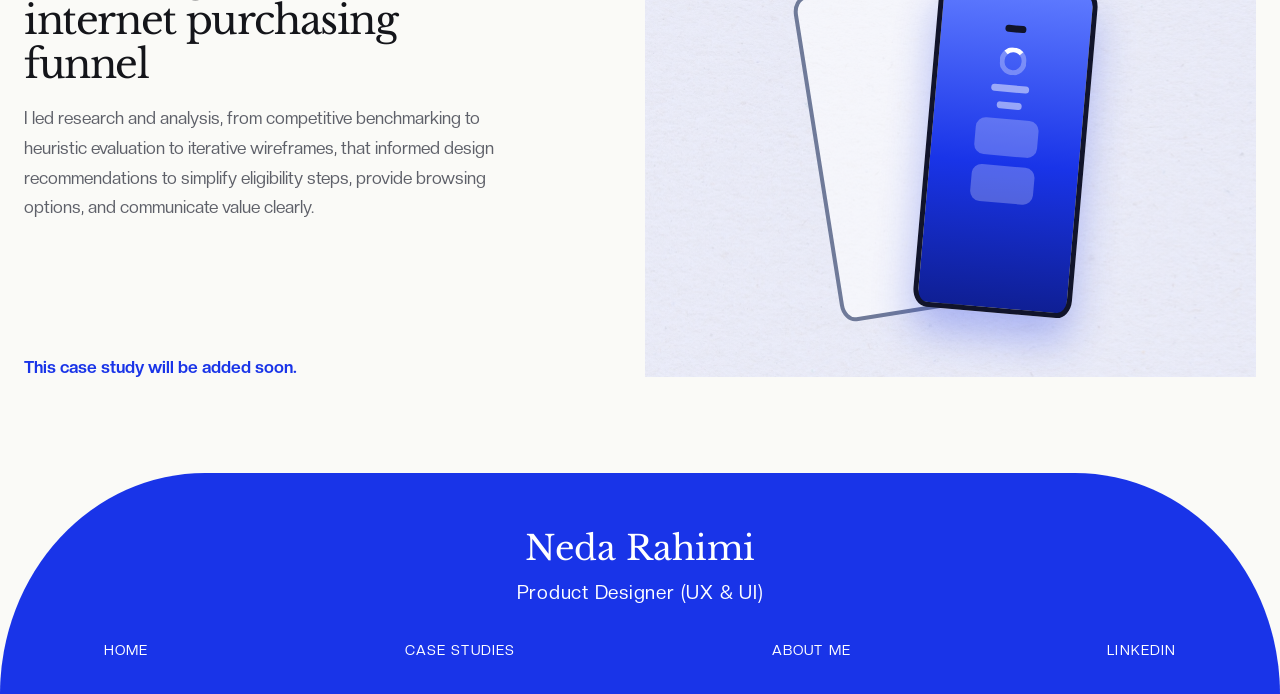
==== commit cfb7c3fc: "Revert "removing BYOD" This reverts commit b513d4c31976266f7974a2bf10df97a7c849b991." ====
--- a/index.html
+++ b/index.html
@@ -50,6 +50,26 @@
 
       <section class="projects" id="projects" aria-labelledby="selected-work-title">
         <h2 class="section-title" id="selected-work-title">Selected work</h2>
+
+        <article class="project-card verizon-funnel byod-card">
+          <div class="project-media">
+            <div class="project-visual laptop-art" role="group" aria-label="Spectrum BYOD multi-line configuration prototype">
+              <div class="project-artwork">
+                <img src="assets/byod-laptop.png" alt="Spectrum Business BYOD prototype on a laptop showing the device compatibility check" loading="lazy">
+              </div>
+              <p class="project-stat stat-bottom" role="img" aria-label="86 to 36 proposed steps for a 4-line order">
+                <strong class="stat-value"><span class="count-to" data-to="86">86</span> → <span class="count-to" data-to="36">36</span></strong>
+                <span class="stat-label">proposed reduction in steps</span>
+              </p>
+            </div>
+          </div>
+          <div class="project-copy">
+            <p class="project-tag">Spectrum Business · Product Ideation · Interaction Design · AI Prototyping</p>
+            <h3>Simplifying BYOD ordering for small businesses</h3>
+            <p class="project-description">Reimagining the multi-line BYOD purchasing journey through product ideation, proposal development, and AI-assisted interactive prototyping.</p>
+            <a class="project-cta" href="byod/index.html">Get the full picture</a>
+          </div>
+        </article>
 
         <article class="project-card spectrum">
           <div class="project-media">
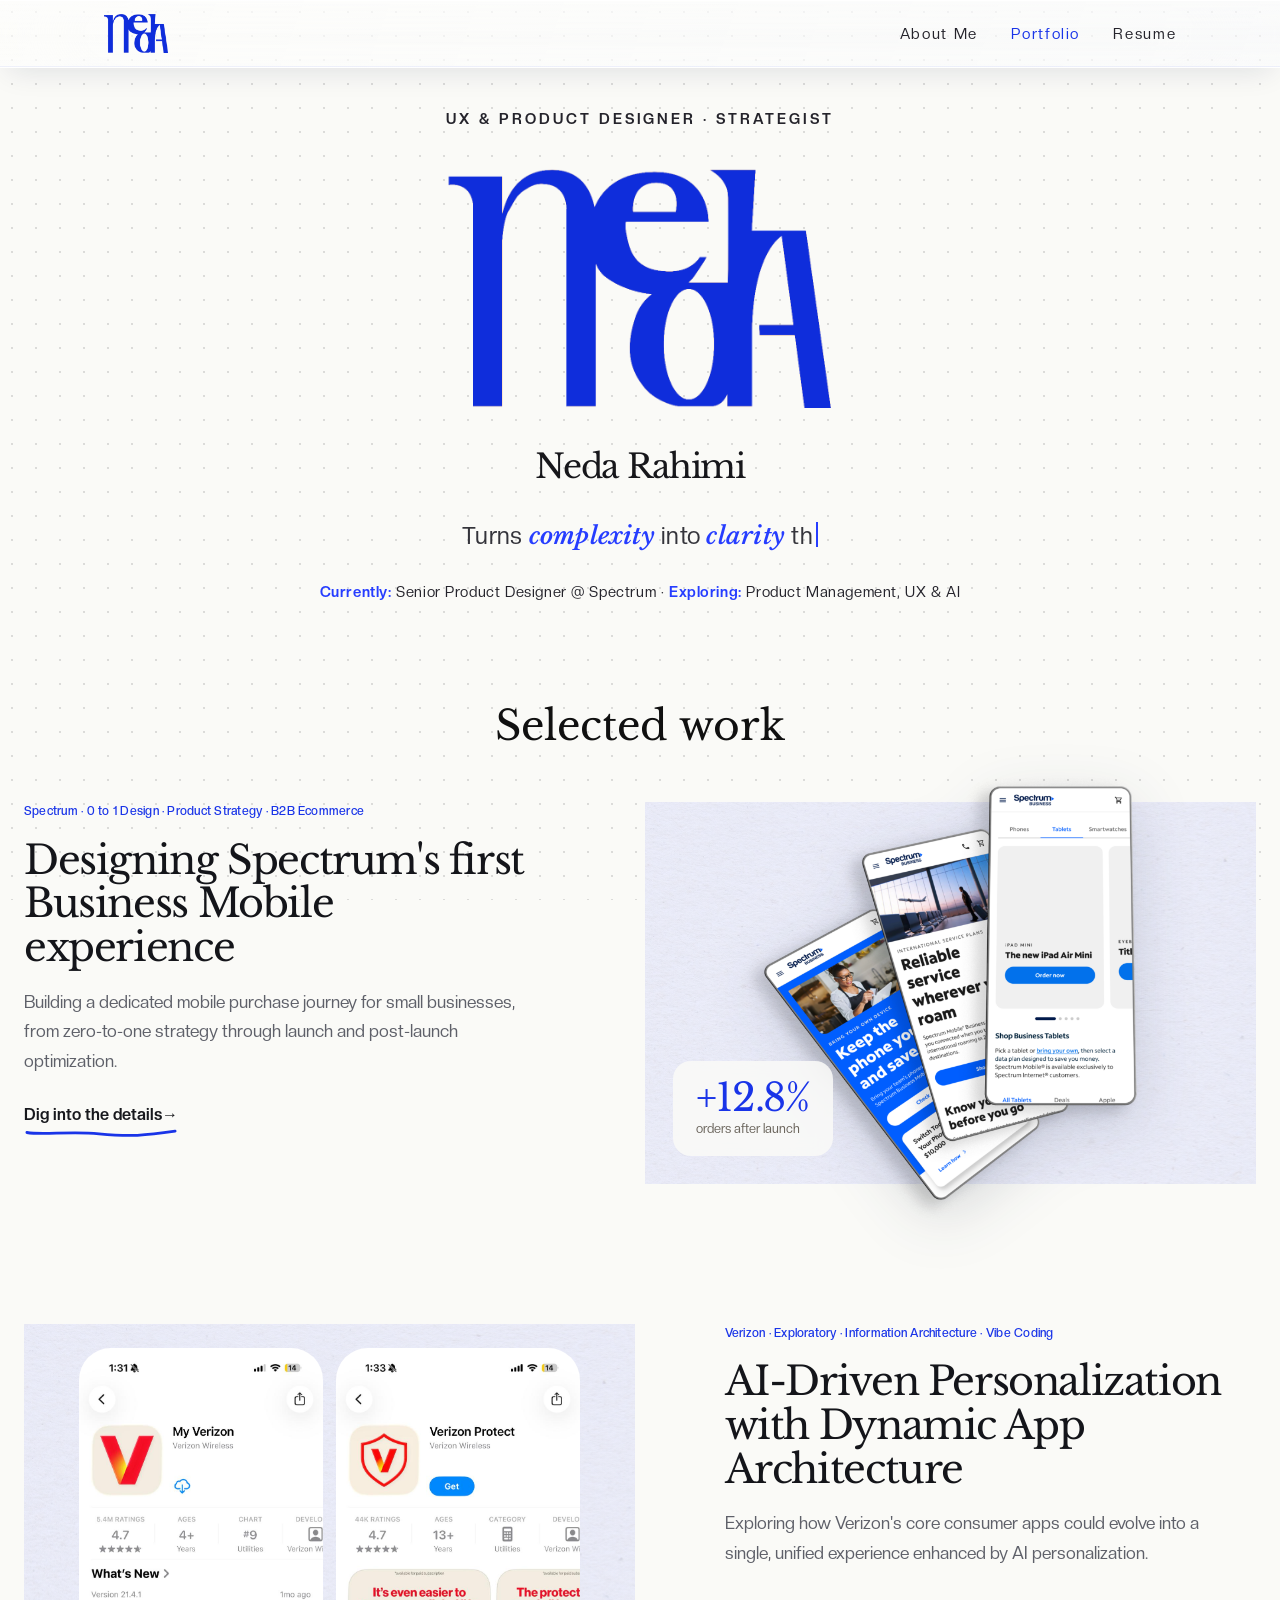
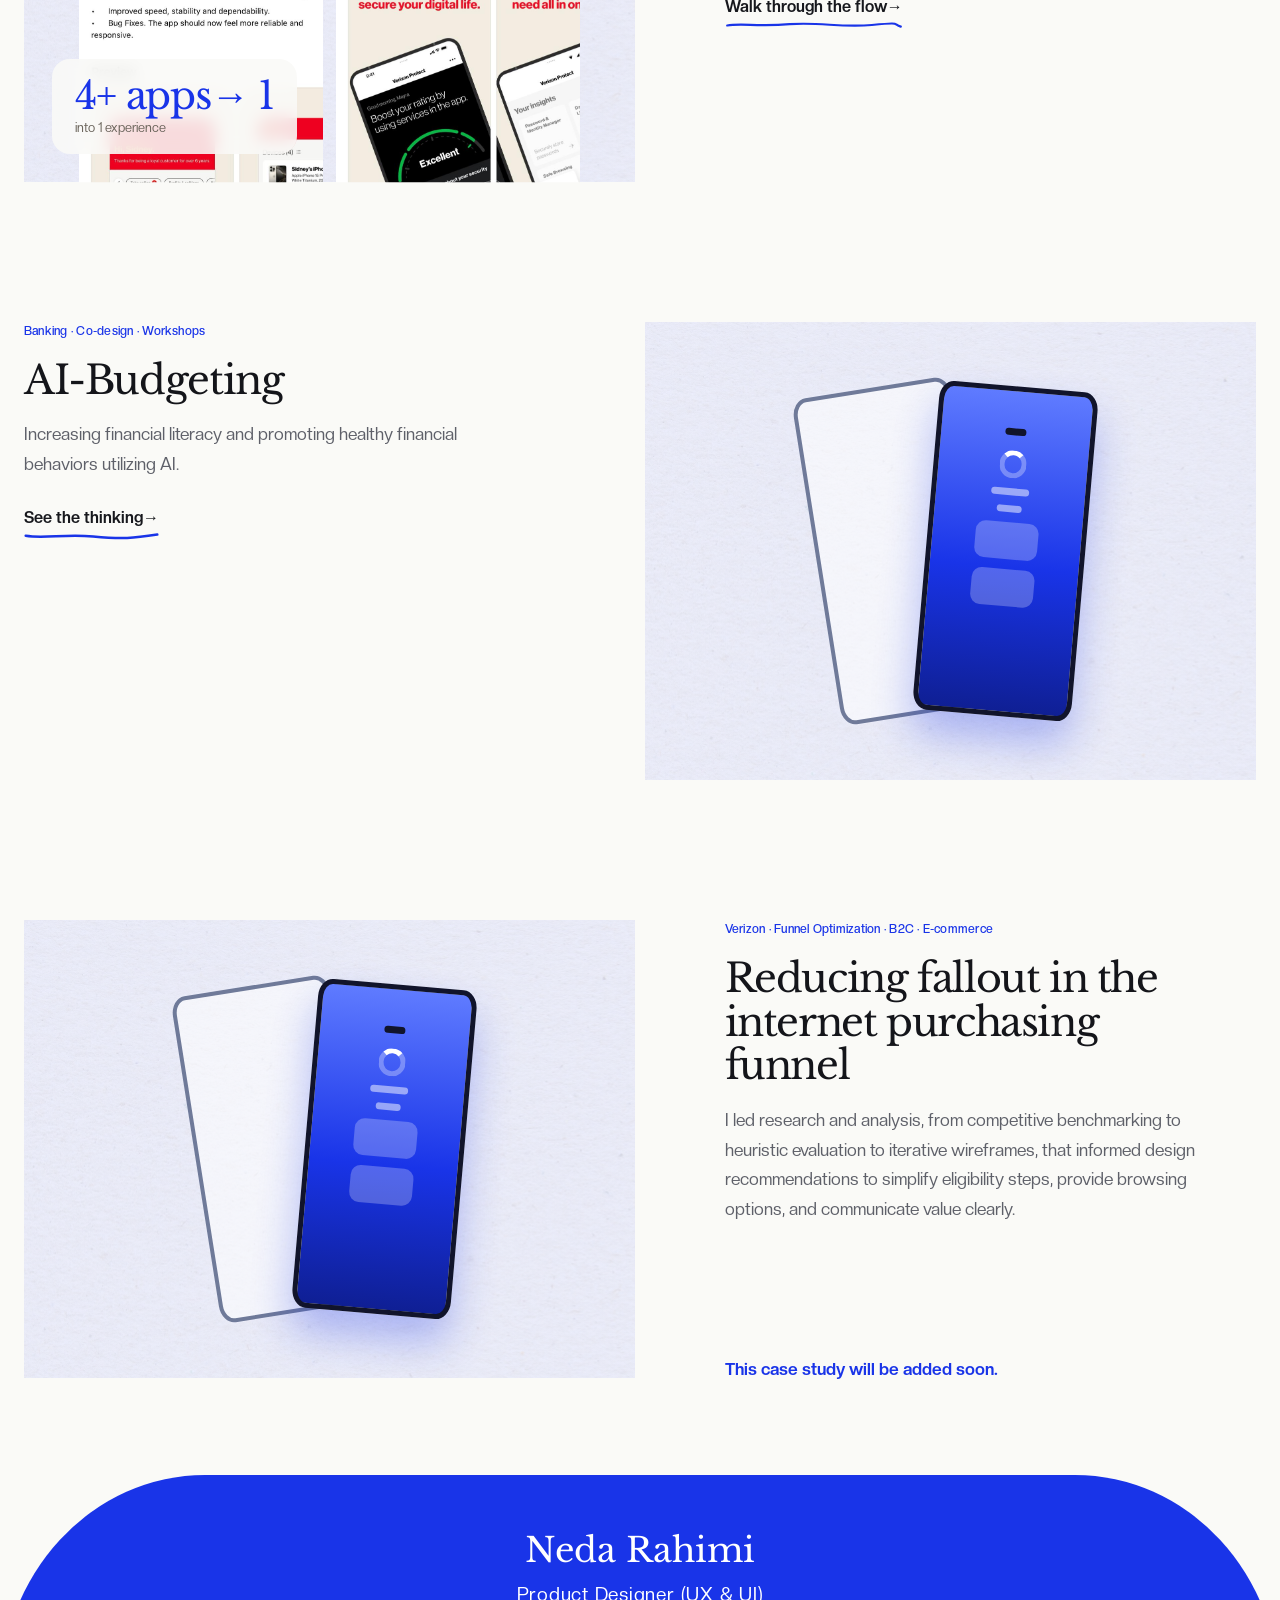
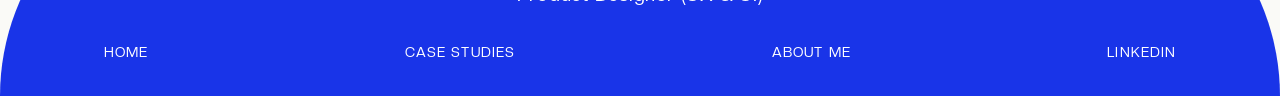
==== commit 886d3869: "Remove BYOD card from home page Co-authored-by: Copilot App <223556219+Copilot@users.noreply.github." ====
--- a/index.html
+++ b/index.html
@@ -50,26 +50,6 @@
 
       <section class="projects" id="projects" aria-labelledby="selected-work-title">
         <h2 class="section-title" id="selected-work-title">Selected work</h2>
-
-        <article class="project-card verizon-funnel byod-card">
-          <div class="project-media">
-            <div class="project-visual laptop-art" role="group" aria-label="Spectrum BYOD multi-line configuration prototype">
-              <div class="project-artwork">
-                <img src="assets/byod-laptop.png" alt="Spectrum Business BYOD prototype on a laptop showing the device compatibility check" loading="lazy">
-              </div>
-              <p class="project-stat stat-bottom" role="img" aria-label="86 to 36 proposed steps for a 4-line order">
-                <strong class="stat-value"><span class="count-to" data-to="86">86</span> → <span class="count-to" data-to="36">36</span></strong>
-                <span class="stat-label">proposed reduction in steps</span>
-              </p>
-            </div>
-          </div>
-          <div class="project-copy">
-            <p class="project-tag">Spectrum Business · Product Ideation · Interaction Design · AI Prototyping</p>
-            <h3>Simplifying BYOD ordering for small businesses</h3>
-            <p class="project-description">Reimagining the multi-line BYOD purchasing journey through product ideation, proposal development, and AI-assisted interactive prototyping.</p>
-            <a class="project-cta" href="byod/index.html">Get the full picture</a>
-          </div>
-        </article>
 
         <article class="project-card spectrum">
           <div class="project-media">
